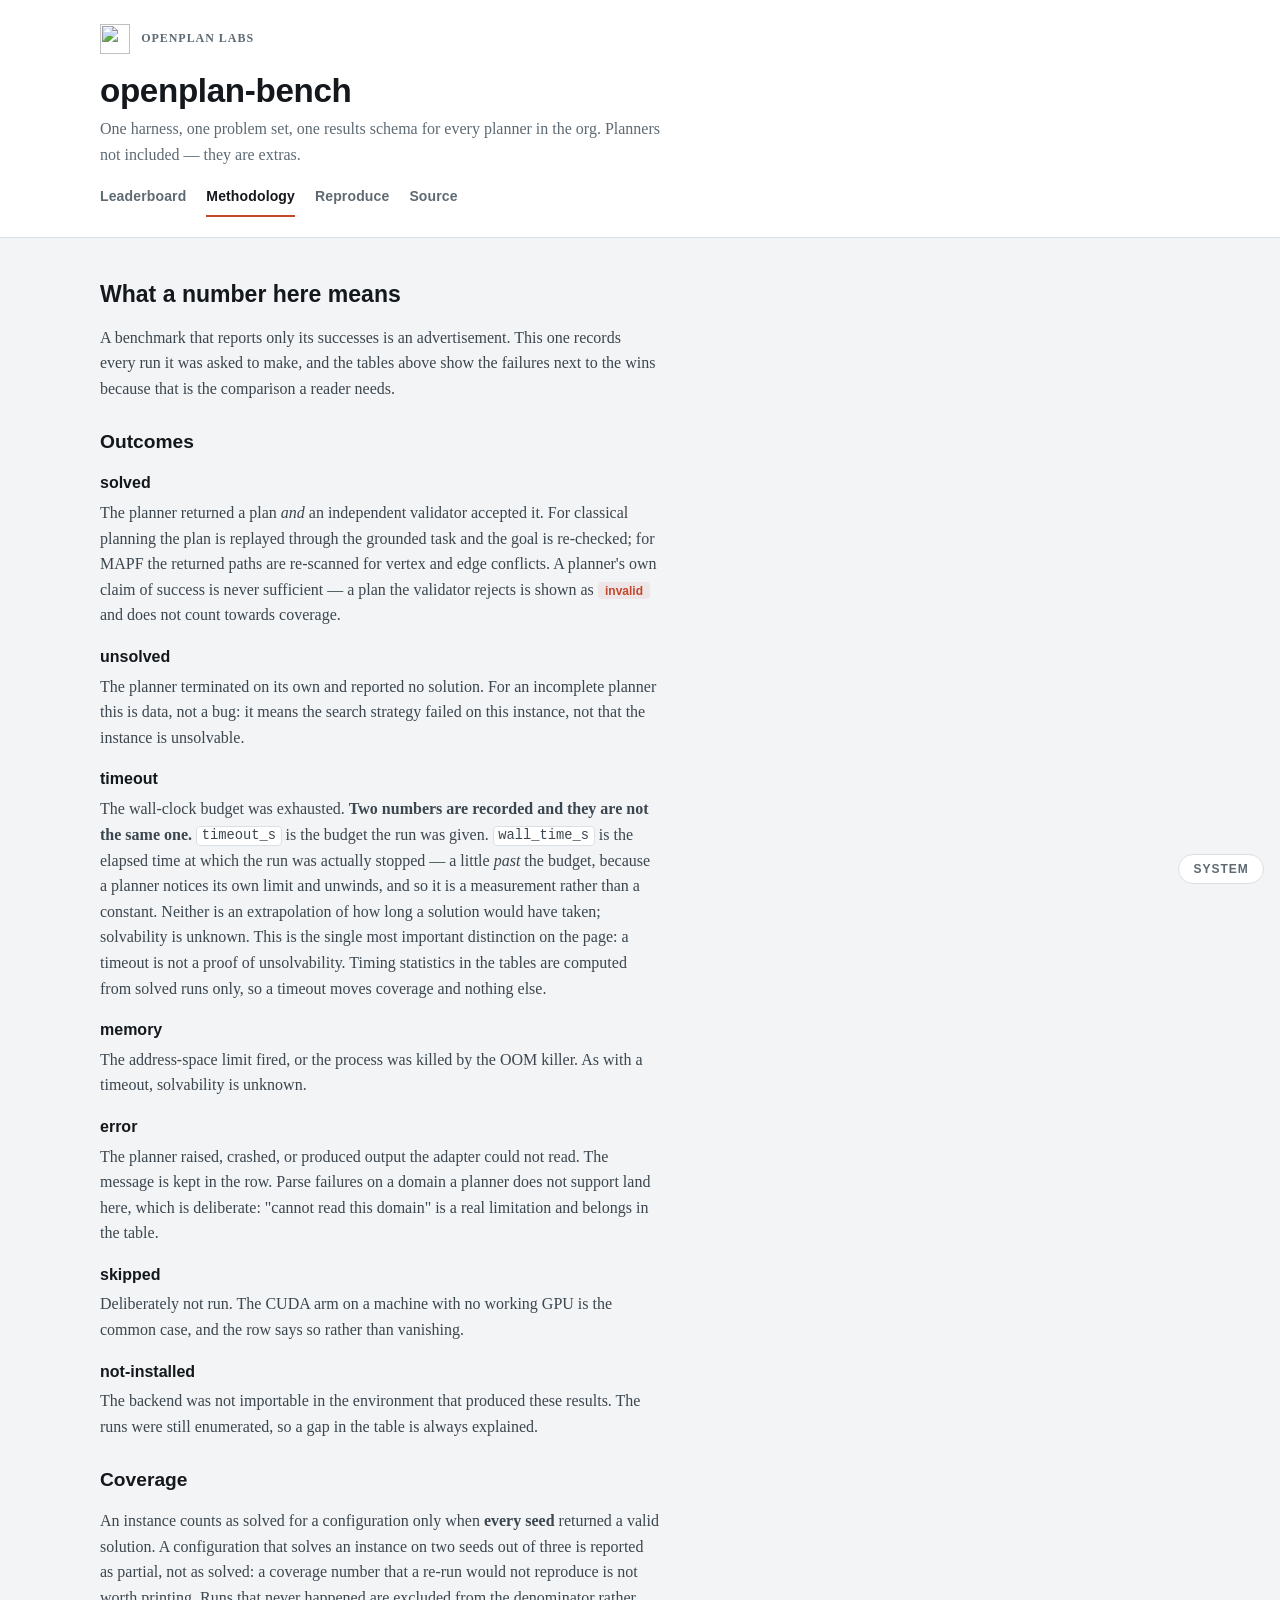
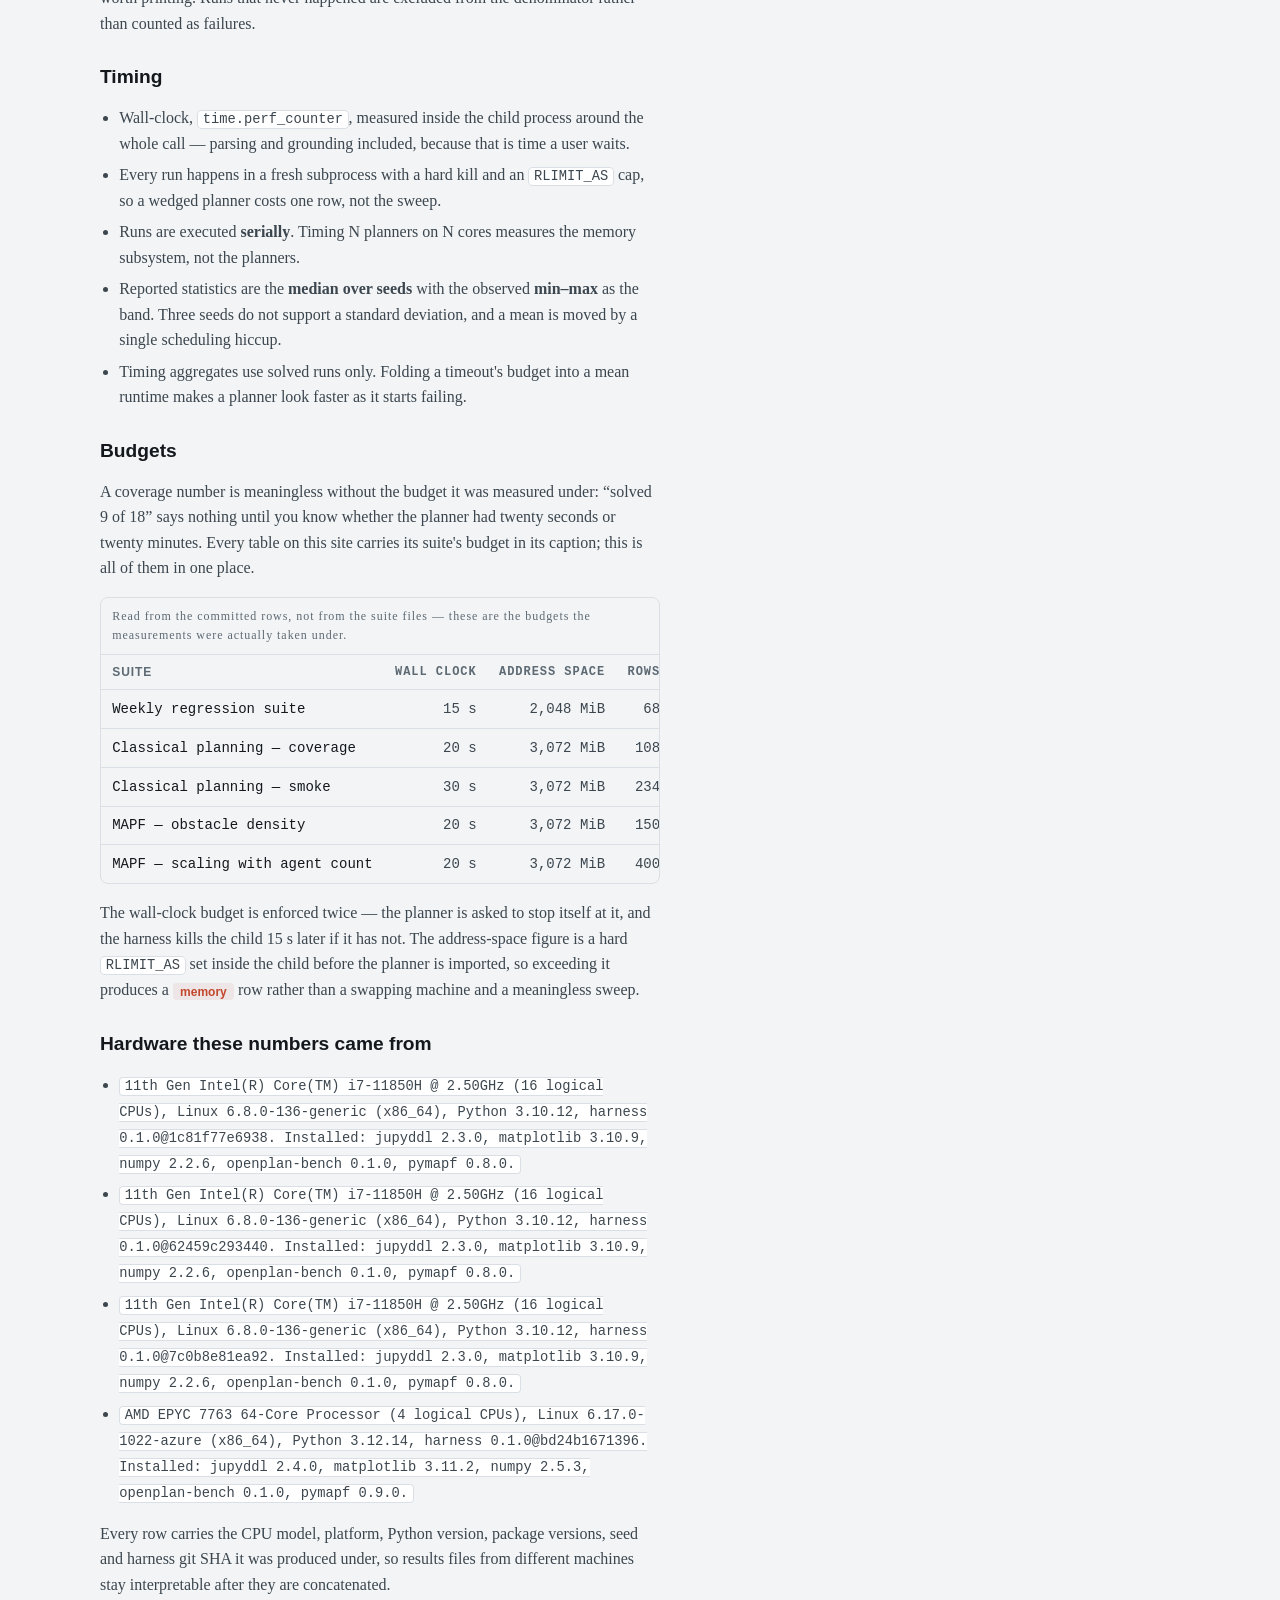
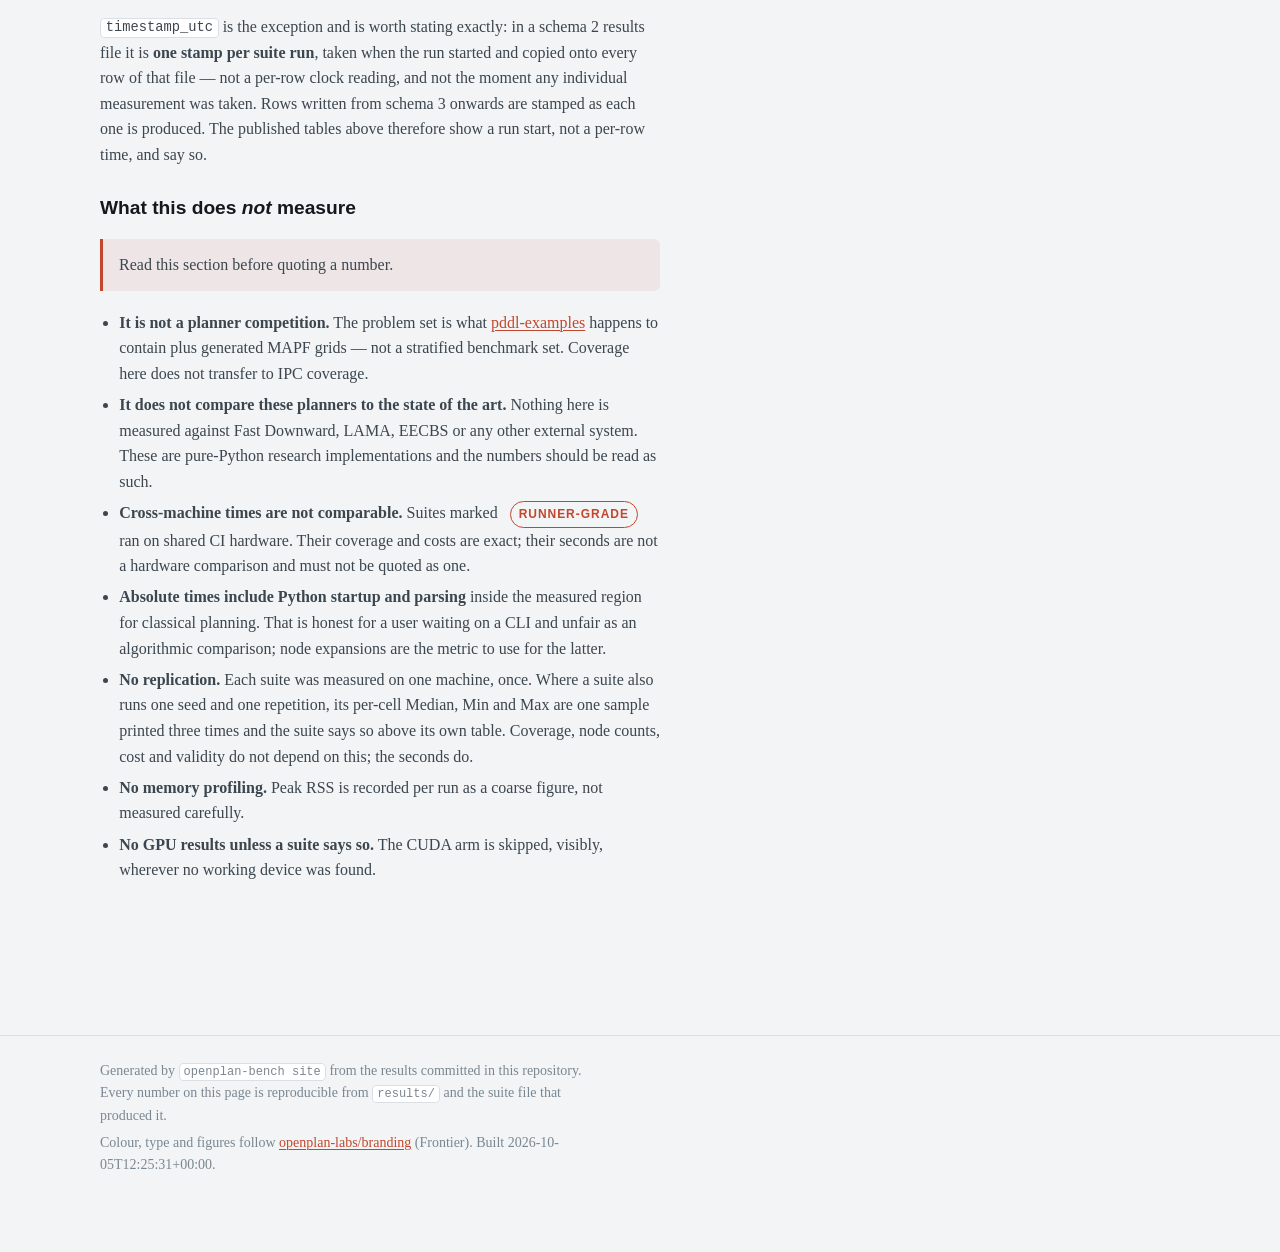
==== docs/methodology.html @ cff255c2 "bench: weekly runner-grade results Ran on a shared GitHub Actions runner. Coverage, costs and node c" ====
<!doctype html>
<html lang="en">
<head>
<meta charset="utf-8">
<meta name="viewport" content="width=device-width, initial-scale=1">
<title>Methodology · openplan-bench</title>
<meta name="description" content="Reproducible benchmarks for the OpenPlan Labs planners.">
<link rel="icon" href="https://raw.githubusercontent.com/openplan-labs/branding/main/assets/logo/favicon.svg" type="image/svg+xml">
<link rel="stylesheet" href="assets/tokens.css">
<link rel="stylesheet" href="assets/site.css">
</head>
<body>
<header class="masthead">
  <div class="wrap">
    <div class="brandline">
      <img src="https://raw.githubusercontent.com/openplan-labs/branding/main/assets/logo/mark-accent.svg" alt="" width="30" height="30"
           data-light="https://raw.githubusercontent.com/openplan-labs/branding/main/assets/logo/mark-accent.svg" data-dark="https://raw.githubusercontent.com/openplan-labs/branding/main/assets/logo/mark-dark.svg">
      <span class="org">OpenPlan Labs</span>
    </div>
    <h1>openplan-bench</h1>
    <p class="tagline">One harness, one problem set, one results schema for
      every planner in the org. Planners not included &mdash; they are extras.</p>
    <nav class="tabs">
      <a href="index.html">Leaderboard</a>
      <a href="methodology.html" aria-current="page">Methodology</a>
      <a href="reproduce.html">Reproduce</a>
      <a href="https://github.com/openplan-labs/openplan-bench">Source</a>
    </nav>
  </div>
</header>
<main class="wrap">
<div class="prose">
<h2>What a number here means</h2>
<p>A benchmark that reports only its successes is an advertisement. This one
records every run it was asked to make, and the tables above show the failures
next to the wins because that is the comparison a reader needs.</p>

<h3>Outcomes</h3>
<dl class="defs">
  <dt>solved</dt>
  <dd>The planner returned a plan <em>and</em> an independent validator accepted
    it. For classical planning the plan is replayed through the grounded task
    and the goal is re-checked; for MAPF the returned paths are re-scanned for
    vertex and edge conflicts. A planner's own claim of success is never
    sufficient — a plan the validator rejects is shown as
    <span class="pill error">invalid</span> and does not count towards coverage.</dd>
  <dt>unsolved</dt>
  <dd>The planner terminated on its own and reported no solution. For an
    incomplete planner this is data, not a bug: it means the search strategy
    failed on this instance, not that the instance is unsolvable.</dd>
  <dt>timeout</dt>
  <dd>The wall-clock budget was exhausted. <strong>Two numbers are recorded and
    they are not the same one.</strong> <code>timeout_s</code> is the budget the
    run was given. <code>wall_time_s</code> is the elapsed time at which the run
    was actually stopped — a little <em>past</em> the budget, because a planner
    notices its own limit and unwinds, and so it is a measurement rather than a
    constant. Neither is an extrapolation of how long a solution would have
    taken; solvability is unknown. This is the single most important distinction
    on the page: a timeout is not a proof of unsolvability. Timing statistics in
    the tables are computed from solved runs only, so a timeout moves coverage
    and nothing else.</dd>
  <dt>memory</dt>
  <dd>The address-space limit fired, or the process was killed by the OOM
    killer. As with a timeout, solvability is unknown.</dd>
  <dt>error</dt>
  <dd>The planner raised, crashed, or produced output the adapter could not
    read. The message is kept in the row. Parse failures on a domain a planner
    does not support land here, which is deliberate: "cannot read this domain"
    is a real limitation and belongs in the table.</dd>
  <dt>skipped</dt>
  <dd>Deliberately not run. The CUDA arm on a machine with no working GPU is
    the common case, and the row says so rather than vanishing.</dd>
  <dt>not-installed</dt>
  <dd>The backend was not importable in the environment that produced these
    results. The runs were still enumerated, so a gap in the table is always
    explained.</dd>
</dl>

<h3>Coverage</h3>
<p>An instance counts as solved for a configuration only when <strong>every
seed</strong> returned a valid solution. A configuration that solves an
instance on two seeds out of three is reported as partial, not as solved:
a coverage number that a re-run would not reproduce is not worth printing.
Runs that never happened are excluded from the denominator rather than counted
as failures.</p>

<h3>Timing</h3>
<ul class="tight">
  <li>Wall-clock, <code>time.perf_counter</code>, measured inside the child
    process around the whole call — parsing and grounding included, because that
    is time a user waits.</li>
  <li>Every run happens in a fresh subprocess with a hard kill and an
    <code>RLIMIT_AS</code> cap, so a wedged planner costs one row, not the
    sweep.</li>
  <li>Runs are executed <strong>serially</strong>. Timing N planners on N cores
    measures the memory subsystem, not the planners.</li>
  <li>Reported statistics are the <strong>median over seeds</strong> with the
    observed <strong>min&ndash;max</strong> as the band. Three seeds do not
    support a standard deviation, and a mean is moved by a single scheduling
    hiccup.</li>
  <li>Timing aggregates use solved runs only. Folding a timeout's budget into a
    mean runtime makes a planner look faster as it starts failing.</li>
</ul>

<h3 id="budgets">Budgets</h3>
<p>A coverage number is meaningless without the budget it was measured under:
&ldquo;solved 9 of 18&rdquo; says nothing until you know whether the planner had
twenty seconds or twenty minutes. Every table on this site carries its suite's
budget in its caption; this is all of them in one place.</p>
<div class="tablewrap"><table><caption>Read from the committed rows, not from the suite files — these are the budgets the measurements were actually taken under.</caption><thead><tr><th>Suite</th><th class="num">Wall clock</th><th class="num">Address space</th><th class="num">Rows</th></tr></thead><tbody><tr><td class="name">Weekly regression suite</td><td class="num">15 s</td><td class="num">2,048 MiB</td><td class="num">68</td></tr><tr><td class="name">Classical planning — coverage</td><td class="num">20 s</td><td class="num">3,072 MiB</td><td class="num">108</td></tr><tr><td class="name">Classical planning — smoke</td><td class="num">30 s</td><td class="num">3,072 MiB</td><td class="num">234</td></tr><tr><td class="name">MAPF — obstacle density</td><td class="num">20 s</td><td class="num">3,072 MiB</td><td class="num">150</td></tr><tr><td class="name">MAPF — scaling with agent count</td><td class="num">20 s</td><td class="num">3,072 MiB</td><td class="num">400</td></tr></tbody></table></div>
<p>The wall-clock budget is enforced twice — the planner is asked to stop itself
at it, and the harness kills the child 15&nbsp;s later if it
has not. The address-space figure is a hard <code>RLIMIT_AS</code> set inside
the child before the planner is imported, so exceeding it produces a
<span class="pill memory">memory</span> row rather than a swapping machine and a
meaningless sweep.</p>

<h3>Hardware these numbers came from</h3>
<ul class="tight">
    <li><code>11th Gen Intel(R) Core(TM) i7-11850H @ 2.50GHz (16 logical CPUs), Linux 6.8.0-136-generic (x86_64), Python 3.10.12, harness 0.1.0@1c81f77e6938. Installed: jupyddl 2.3.0, matplotlib 3.10.9, numpy 2.2.6, openplan-bench 0.1.0, pymapf 0.8.0.</code></li>
    <li><code>11th Gen Intel(R) Core(TM) i7-11850H @ 2.50GHz (16 logical CPUs), Linux 6.8.0-136-generic (x86_64), Python 3.10.12, harness 0.1.0@62459c293440. Installed: jupyddl 2.3.0, matplotlib 3.10.9, numpy 2.2.6, openplan-bench 0.1.0, pymapf 0.8.0.</code></li>
    <li><code>11th Gen Intel(R) Core(TM) i7-11850H @ 2.50GHz (16 logical CPUs), Linux 6.8.0-136-generic (x86_64), Python 3.10.12, harness 0.1.0@7c0b8e81ea92. Installed: jupyddl 2.3.0, matplotlib 3.10.9, numpy 2.2.6, openplan-bench 0.1.0, pymapf 0.8.0.</code></li>
    <li><code>AMD EPYC 7763 64-Core Processor (4 logical CPUs), Linux 6.17.0-1022-azure (x86_64), Python 3.12.14, harness 0.1.0@bd24b1671396. Installed: jupyddl 2.4.0, matplotlib 3.11.2, numpy 2.5.3, openplan-bench 0.1.0, pymapf 0.9.0.</code></li>
</ul>
<p>Every row carries the CPU model, platform, Python version, package versions,
seed and harness git SHA it was produced under, so results files from different
machines stay interpretable after they are concatenated.</p>
<p><code>timestamp_utc</code> is the exception and is worth stating exactly:
in a schema&nbsp;2 results file it is <strong>one stamp per suite run</strong>,
taken when the run started and copied onto every row of that file — not a
per-row clock reading, and not the moment any individual measurement was taken.
Rows written from schema&nbsp;3 onwards are stamped as each one is produced.
The published tables above therefore show a run start, not a per-row time, and
say so.</p>

<h3>What this does <em>not</em> measure</h3>
<div class="note warn"><p>Read this section before quoting a number.</p></div>
<ul class="tight">
  <li><strong>It is not a planner competition.</strong> The problem set is what
    <a href="https://github.com/openplan-labs/pddl-examples">pddl-examples</a>
    happens to contain plus generated MAPF grids &mdash; not a stratified
    benchmark set. Coverage here does not transfer to IPC coverage.</li>
  <li><strong>It does not compare these planners to the state of the art.</strong>
    Nothing here is measured against Fast Downward, LAMA, EECBS or any other
    external system. These are pure-Python research implementations and the
    numbers should be read as such.</li>
  <li><strong>Cross-machine times are not comparable.</strong> Suites marked
    <span class="badge runner">runner-grade</span> ran on shared CI hardware.
    Their coverage and costs are exact; their seconds are not a hardware
    comparison and must not be quoted as one.</li>
  <li><strong>Absolute times include Python startup and parsing</strong> inside
    the measured region for classical planning. That is honest for a user
    waiting on a CLI and unfair as an algorithmic comparison; node expansions
    are the metric to use for the latter.</li>
  <li><strong>No replication.</strong> Each suite was measured on one machine,
    once. Where a suite also runs one seed and one repetition, its per-cell
    Median, Min and Max are one sample printed three times and the suite says
    so above its own table. Coverage, node counts, cost and validity do not
    depend on this; the seconds do.</li>
  <li><strong>No memory profiling.</strong> Peak RSS is recorded per run as a
    coarse figure, not measured carefully.</li>
  <li><strong>No GPU results unless a suite says so.</strong> The CUDA arm is
    skipped, visibly, wherever no working device was found.</li>
</ul>
</div>
</main>
<footer class="foot">
  <div class="wrap">
    <p>Generated by <code>openplan-bench site</code> from the results committed
      in this repository. Every number on this page is reproducible from
      <code>results/</code> and the suite file that produced it.</p>
    <p>Colour, type and figures follow
      <a href="https://github.com/openplan-labs/branding">openplan-labs/branding</a>
      (Frontier). Built 2026-10-05T12:25:31+00:00.</p>
  </div>
</footer>
<script src="assets/site.js"></script>
</body>
</html>
---- docs/assets/tokens.css ----
/**
 * Frontier — openplan-labs brand tokens.
 * Vendored from openplan-labs/branding · tokens/tokens.css. That repo is the
 * source of truth; if these drift, it wins. Vendored rather than linked so the
 * dashboard has no external dependency and renders offline.
 *
 * Light-first. All three viewer states:
 *   :root                                complete light palette
 *   @media (prefers-color-scheme: dark)  dark, unless light is stamped
 *   :root[data-theme="dark"]             explicit dark wins either way
 * Never declare a colour only inside a media or [data-theme] block.
 */
:root {
  --color-bg: #f2f4f6;
  --color-bg-raised: #ffffff;
  --color-line: #d9dfe4;

  --color-heading: #14181c;
  --color-body: #3c464e;
  --color-muted: #5e6a73;
  --color-faint: #7b8790;

  /* Semantic search trio. The accent is `path`. */
  --color-path: #c2472c;
  --color-path-soft: rgba(194, 71, 44, 0.08);
  --color-frontier: #127a78;
  --color-frontier-soft: rgba(18, 122, 120, 0.10);
  --color-expanded: #6d8298;

  /* Categorical ramp — multi-agent and planner comparison only. */
  --agent-1: #3d6d8f; --agent-2: #4f8a7b; --agent-3: #7a6f9c; --agent-4: #8a6d5a;
  --agent-5: #5b7f9e; --agent-6: #6b9a8b; --agent-7: #8f7fae; --agent-8: #9c7f6a;

  --font-display: "Libre Franklin", "Helvetica Neue", Helvetica, sans-serif;
  --font-prose: "Charter", "XCharter", "Charis SIL", Georgia, serif;
  --font-mono: "IBM Plex Mono", ui-monospace, "SF Mono", monospace;

  --text-xs: 0.75rem;
  --text-sm: 0.875rem;
  --text-base: 1rem;
  --text-lg: 1.2rem;
  --text-xl: 1.44rem;
  --text-2xl: 1.728rem;
  --text-3xl: 2.074rem;

  --tracking-label: 0.08em;
  --measure: 70ch;
}

@media (prefers-color-scheme: dark) {
  :root:not([data-theme="light"]) {
    --color-bg: #12171a;
    --color-bg-raised: #1a2126;
    --color-line: #2a343a;
    --color-heading: #e8edf0;
    --color-body: #aab6bd;
    --color-muted: #7d8b93;
    --color-faint: #59666e;
    --color-path: #e87a5c;
    --color-path-soft: rgba(232, 122, 92, 0.10);
    --color-frontier: #3fb3ad;
    --color-frontier-soft: rgba(63, 179, 173, 0.12);
    --color-expanded: #8ba2b7;
  }
}

:root[data-theme="dark"] {
  --color-bg: #12171a;
  --color-bg-raised: #1a2126;
  --color-line: #2a343a;
  --color-heading: #e8edf0;
  --color-body: #aab6bd;
  --color-muted: #7d8b93;
  --color-faint: #59666e;
  --color-path: #e87a5c;
  --color-path-soft: rgba(232, 122, 92, 0.10);
  --color-frontier: #3fb3ad;
  --color-frontier-soft: rgba(63, 179, 173, 0.12);
  --color-expanded: #8ba2b7;
}
---- docs/assets/site.css ----
/* openplan-bench dashboard. Styled entirely through the Frontier tokens in
   tokens.css — no hex value belongs in this file. */

*, *::before, *::after { box-sizing: border-box; }

html { -webkit-text-size-adjust: 100%; }

body {
  margin: 0;
  background: var(--color-bg);
  color: var(--color-body);
  font-family: var(--font-prose);
  font-size: var(--text-base);
  line-height: 1.6;
}

h1, h2, h3, h4, .label, th, nav, button, select, input {
  font-family: var(--font-display);
}

h1, h2, h3, h4 { color: var(--color-heading); line-height: 1.25; font-weight: 600; }
h1 { font-size: var(--text-3xl); margin: 0 0 .3rem; letter-spacing: -0.01em; }
h2 { font-size: var(--text-xl); margin: 2.6rem 0 .8rem; }
h3 { font-size: var(--text-lg); margin: 1.8rem 0 .5rem; }

a { color: var(--color-path); text-decoration-thickness: 1px; text-underline-offset: 2px; }
a:hover { text-decoration-thickness: 2px; }

code, kbd, pre { font-family: var(--font-mono); font-size: 0.86em; }
pre {
  background: var(--color-bg-raised);
  border: 1px solid var(--color-line);
  border-radius: 8px;
  padding: .85rem 1rem;
  overflow-x: auto;
}
code:not(pre code) {
  background: var(--color-bg-raised);
  border: 1px solid var(--color-line);
  border-radius: 4px;
  padding: .08em .34em;
}

.wrap { max-width: 1120px; margin: 0 auto; padding: 0 1.25rem 5rem; }
.prose { max-width: var(--measure); }

/* --- masthead ---------------------------------------------------------- */
header.masthead {
  border-bottom: 1px solid var(--color-line);
  background: var(--color-bg-raised);
  padding: 1.5rem 0 1.25rem;
  margin-bottom: 2rem;
}
.masthead .wrap { padding-bottom: 0; }
.brandline { display: flex; align-items: center; gap: .7rem; margin-bottom: 1rem; }
.brandline img { width: 30px; height: 30px; display: block; }
.brandline .org {
  font-size: var(--text-xs);
  letter-spacing: var(--tracking-label);
  text-transform: uppercase;
  color: var(--color-muted);
  font-weight: 600;
}
.tagline { color: var(--color-muted); margin: 0; max-width: var(--measure); }

nav.tabs { display: flex; flex-wrap: wrap; gap: 1.25rem; margin-top: 1.1rem; }
nav.tabs a {
  color: var(--color-muted);
  text-decoration: none;
  font-size: var(--text-sm);
  font-weight: 600;
  letter-spacing: .01em;
  padding-bottom: .5rem;
  border-bottom: 2px solid transparent;
}
nav.tabs a:hover { color: var(--color-heading); }
nav.tabs a[aria-current="page"] { color: var(--color-heading); border-bottom-color: var(--color-path); }

/* --- callouts ---------------------------------------------------------- */
.note {
  border-left: 3px solid var(--color-frontier);
  background: var(--color-frontier-soft);
  padding: .8rem 1rem;
  border-radius: 0 6px 6px 0;
  margin: 1.2rem 0;
  max-width: var(--measure);
}
.note.warn { border-left-color: var(--color-path); background: var(--color-path-soft); }
.note p { margin: 0; }
.note p + p { margin-top: .5rem; }
.note strong { color: var(--color-heading); }

/* --- stat strip -------------------------------------------------------- */
.stats { display: grid; grid-template-columns: repeat(auto-fit, minmax(150px, 1fr)); gap: .8rem; margin: 1.4rem 0; }
.stat {
  background: var(--color-bg-raised);
  border: 1px solid var(--color-line);
  border-radius: 8px;
  padding: .8rem .95rem;
}
.stat .k {
  display: block;
  font-size: var(--text-xs);
  letter-spacing: var(--tracking-label);
  text-transform: uppercase;
  color: var(--color-muted);
  font-weight: 600;
}
.stat .v {
  display: block;
  font-family: var(--font-mono);
  font-size: var(--text-xl);
  color: var(--color-heading);
  margin-top: .2rem;
  line-height: 1.2;
}
.stat .v.accent { color: var(--color-path); }

/* --- suite cards ------------------------------------------------------- */
.suite {
  background: var(--color-bg-raised);
  border: 1px solid var(--color-line);
  border-radius: 10px;
  padding: 1.3rem 1.4rem 1.5rem;
  margin: 1.6rem 0;
}
.suite > h2 { margin-top: 0; }
.suite .meta {
  font-family: var(--font-mono);
  font-size: var(--text-xs);
  color: var(--color-faint);
  margin: .1rem 0 .9rem;
  word-break: break-word;
}
.suite .desc { color: var(--color-muted); max-width: var(--measure); margin: 0 0 1rem; }

.badge {
  display: inline-block;
  font-family: var(--font-display);
  font-size: var(--text-xs);
  font-weight: 600;
  letter-spacing: var(--tracking-label);
  text-transform: uppercase;
  padding: .16rem .5rem;
  border-radius: 999px;
  border: 1px solid var(--color-line);
  color: var(--color-muted);
  vertical-align: middle;
  margin-left: .5rem;
}
.badge.runner { border-color: var(--color-path); color: var(--color-path); }

/* --- controls ---------------------------------------------------------- */
.controls { display: flex; flex-wrap: wrap; gap: .6rem; align-items: center; margin: .9rem 0; }
.controls input, .controls select {
  background: var(--color-bg);
  color: var(--color-body);
  border: 1px solid var(--color-line);
  border-radius: 6px;
  padding: .35rem .55rem;
  font-size: var(--text-sm);
}
.controls input:focus-visible, .controls select:focus-visible,
th[role="columnheader"]:focus-visible, .themetoggle:focus-visible {
  outline: 2px solid var(--color-path);
  outline-offset: 2px;
}
/* The filter input is labelled by aria-label; no visible label element. */
.controls .count { color: var(--color-faint); font-size: var(--text-sm); margin-left: auto; }

/* --- tables ------------------------------------------------------------ */
.tablewrap { overflow-x: auto; border: 1px solid var(--color-line); border-radius: 8px; }
table { border-collapse: collapse; width: 100%; font-size: var(--text-sm); }
/* Every table states the budget it was measured under. Coverage without a
   stated budget is not a number, so this is part of the table, not a note
   near it. */
table caption {
  caption-side: top;
  text-align: left;
  padding: .55rem .7rem;
  font-size: var(--text-xs);
  color: var(--color-muted);
  letter-spacing: var(--tracking-label);
  background: var(--color-bg);
  border-bottom: 1px solid var(--color-line);
}
p.caption {
  font-size: var(--text-xs);
  color: var(--color-faint);
  max-width: var(--measure);
  margin: .55rem 0 1.4rem;
}
p.caption strong { color: var(--color-muted); }
th, td { padding: .48rem .7rem; text-align: left; white-space: nowrap; }
th {
  background: var(--color-bg);
  color: var(--color-muted);
  font-size: var(--text-xs);
  letter-spacing: var(--tracking-label);
  text-transform: uppercase;
  font-weight: 600;
  border-bottom: 1px solid var(--color-line);
  position: sticky;
  top: 0;
  cursor: pointer;
  user-select: none;
}
th.num, td.num { text-align: right; font-family: var(--font-mono); }
th[aria-sort="ascending"]::after { content: " \2191"; color: var(--color-path); }
th[aria-sort="descending"]::after { content: " \2193"; color: var(--color-path); }
tbody tr { border-bottom: 1px solid var(--color-line); }
tbody tr:last-child { border-bottom: none; }
tbody tr:hover { background: var(--color-bg); }
td.name { font-family: var(--font-mono); color: var(--color-heading); white-space: nowrap; }

.pill { font-family: var(--font-display); font-size: var(--text-xs); font-weight: 600; padding: .1rem .45rem; border-radius: 4px; }
.pill.solved { color: var(--color-frontier); background: var(--color-frontier-soft); }
.pill.timeout, .pill.error, .pill.memory { color: var(--color-path); background: var(--color-path-soft); }
.pill.unsolved { color: var(--color-expanded); }
.pill.skipped, .pill.not-installed { color: var(--color-faint); }
.pill.partial { color: var(--color-expanded); }

.bar { display: block; height: 4px; border-radius: 2px; background: var(--color-frontier); min-width: 1px; }
.barcell { min-width: 78px; }

/* --- figures ----------------------------------------------------------- */
.figs { display: grid; grid-template-columns: repeat(auto-fit, minmax(320px, 1fr)); gap: 1.1rem; margin: 1.3rem 0; }
figure { margin: 0; }
figure img { width: 100%; height: auto; display: block; border: 1px solid var(--color-line); border-radius: 8px; }
figcaption { font-size: var(--text-xs); color: var(--color-faint); margin-top: .45rem; }

/* --- footer ------------------------------------------------------------ */
footer.foot { border-top: 1px solid var(--color-line); margin-top: 3.5rem; padding-top: 1.2rem; color: var(--color-faint); font-size: var(--text-sm); }
footer.foot p { margin: .3rem 0; max-width: var(--measure); }

.themetoggle {
  position: fixed; right: 1rem; bottom: 1rem;
  background: var(--color-bg-raised);
  color: var(--color-muted);
  border: 1px solid var(--color-line);
  border-radius: 999px;
  padding: .45rem .9rem;
  font-size: var(--text-xs);
  font-weight: 600;
  letter-spacing: var(--tracking-label);
  text-transform: uppercase;
  cursor: pointer;
  z-index: 10;
}
.themetoggle:hover { color: var(--color-heading); border-color: var(--color-path); }

.empty { color: var(--color-faint); font-style: italic; padding: 1rem 0; }

ul.tight { max-width: var(--measure); padding-left: 1.2rem; }
ul.tight li { margin: .35rem 0; }

dl.defs { max-width: var(--measure); }
dl.defs dt { color: var(--color-heading); font-family: var(--font-display); font-weight: 600; margin-top: 1rem; }
dl.defs dd { margin: .25rem 0 0; }

@media (max-width: 620px) {
  h1 { font-size: var(--text-2xl); }
  .suite { padding: 1rem; }
  .controls .count { margin-left: 0; width: 100%; }
}
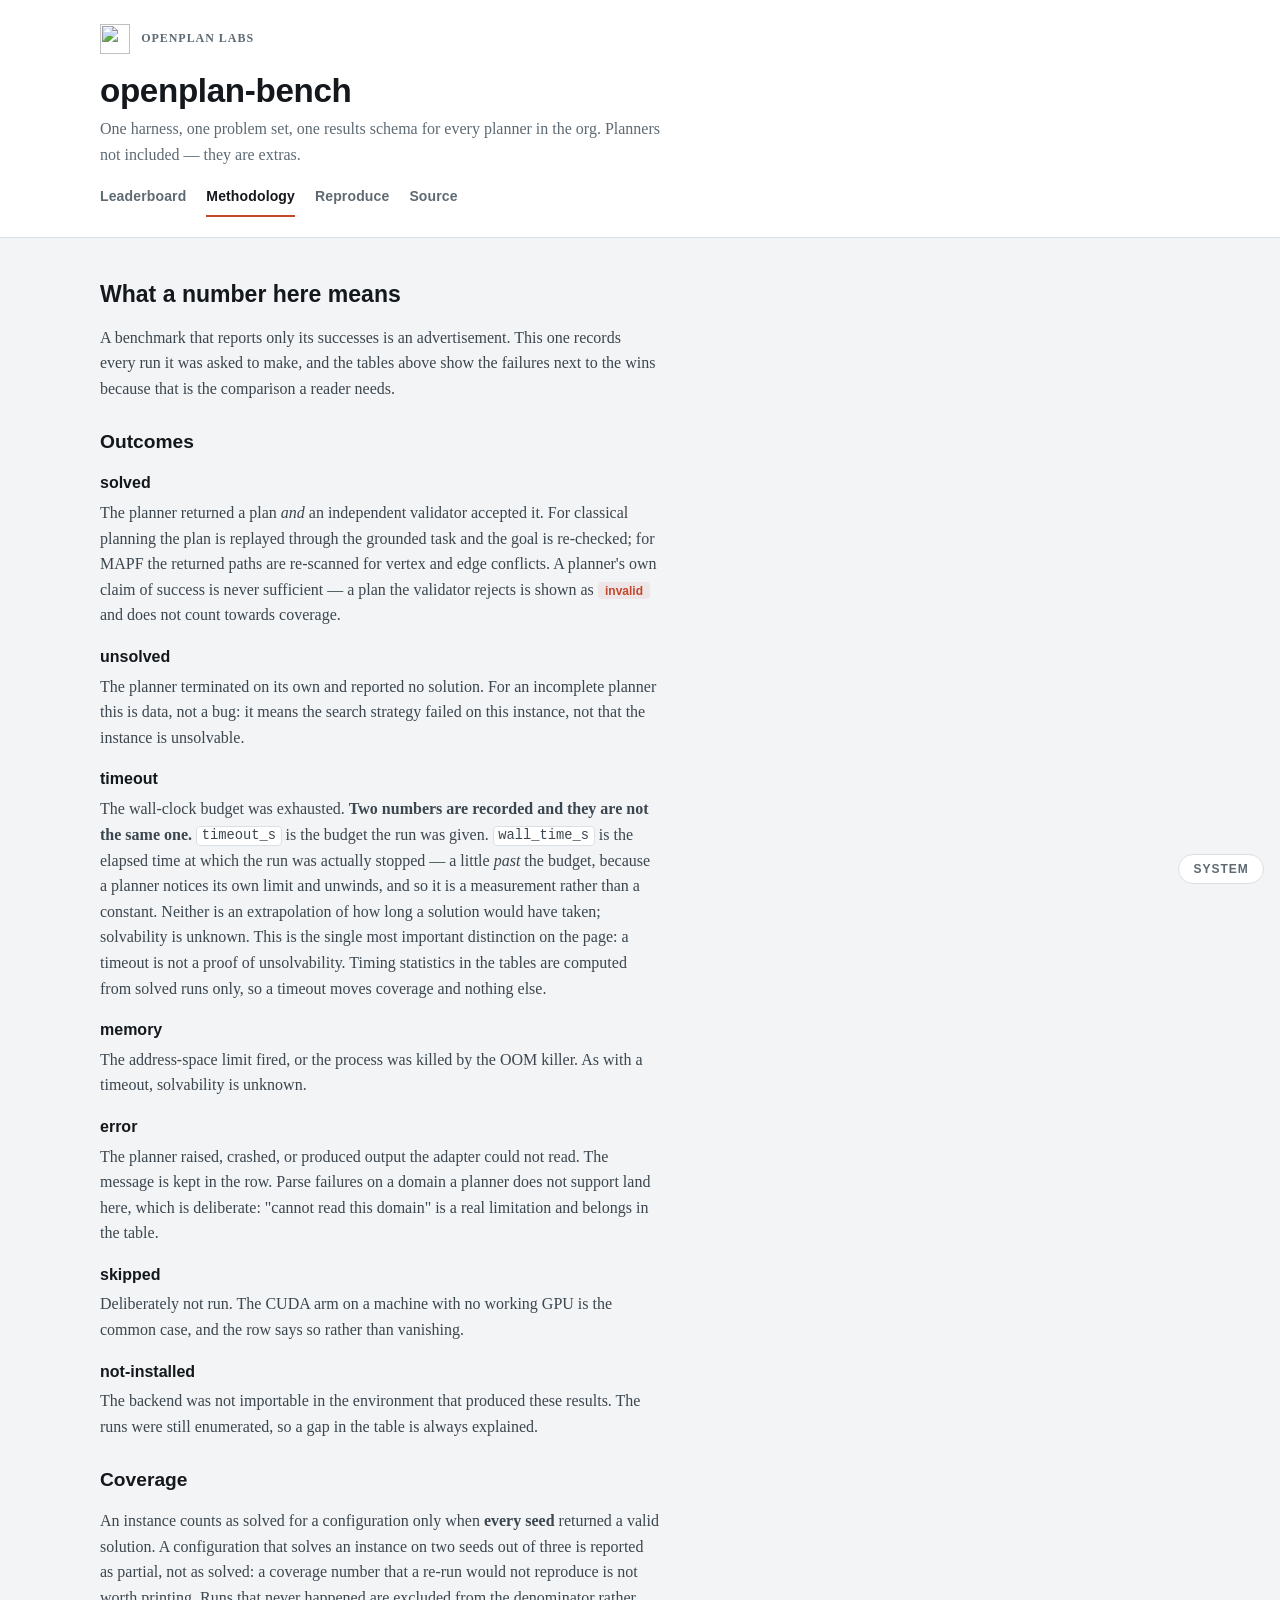
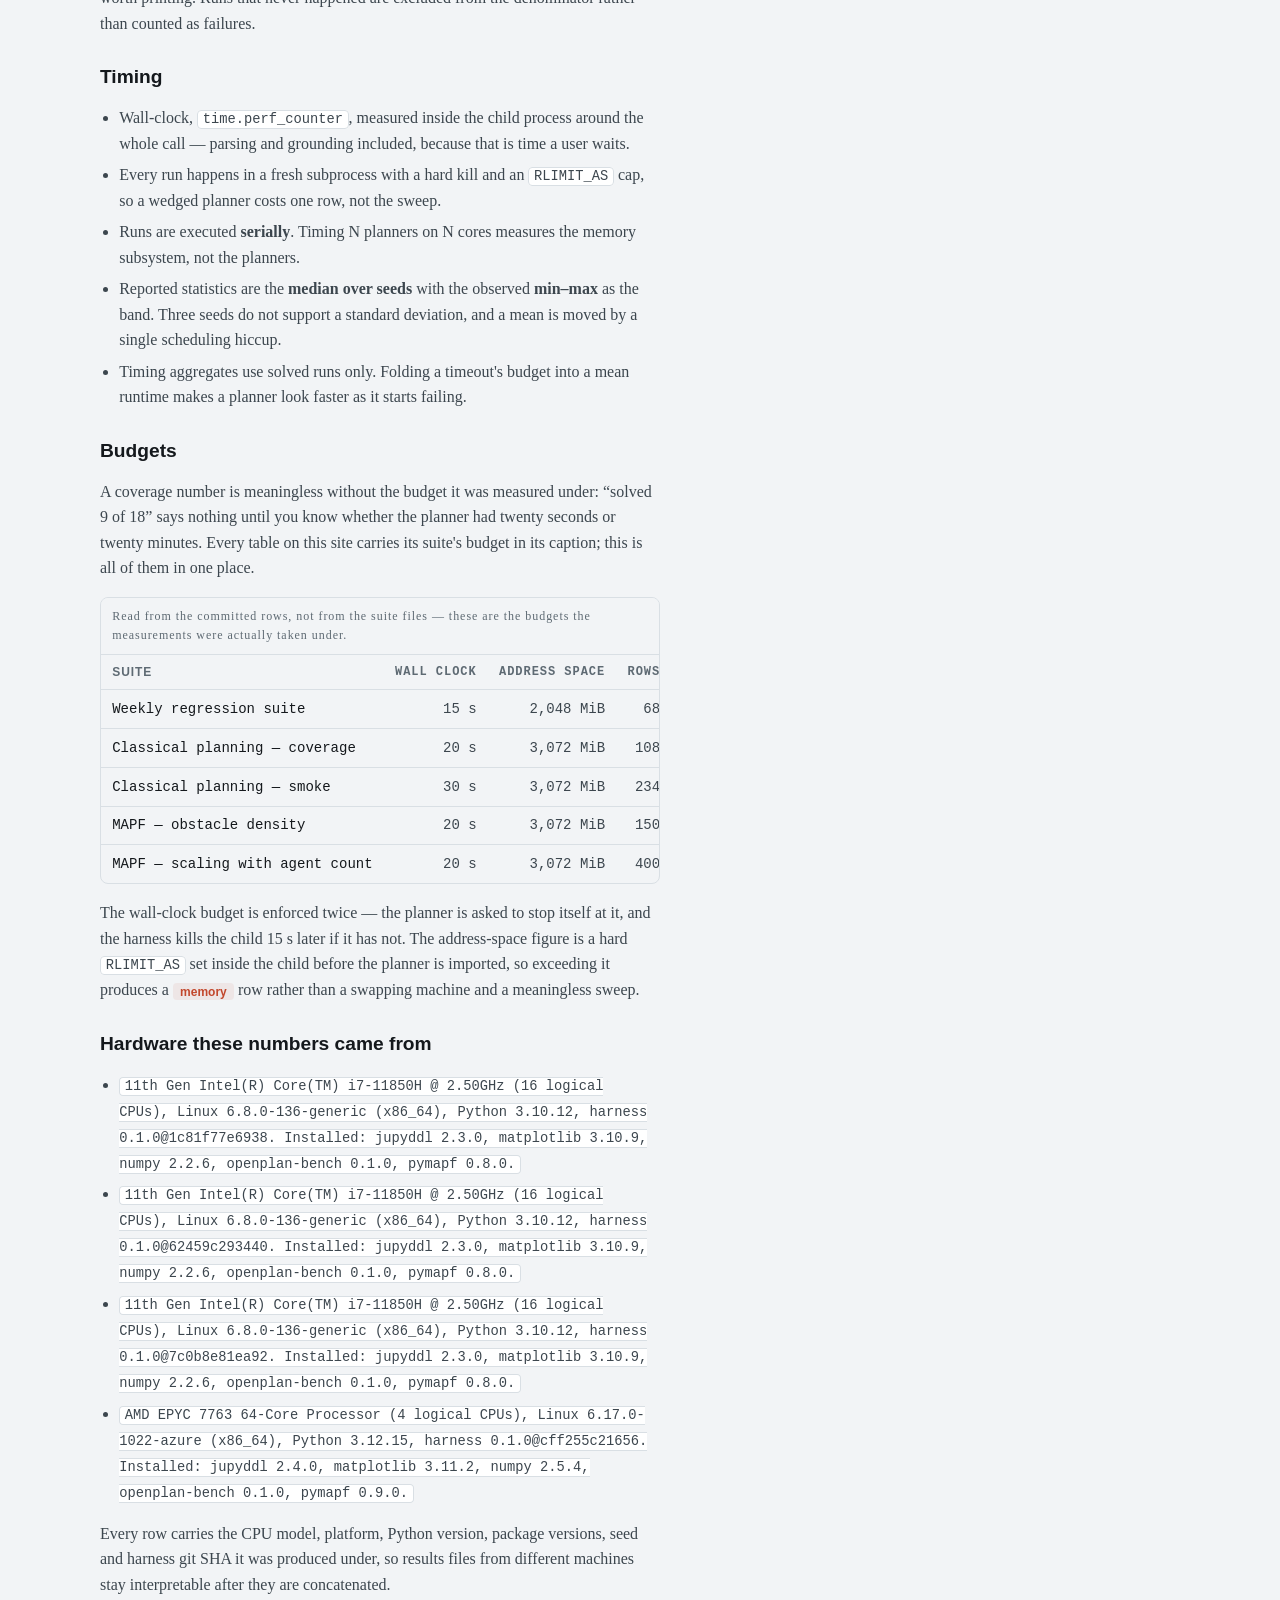
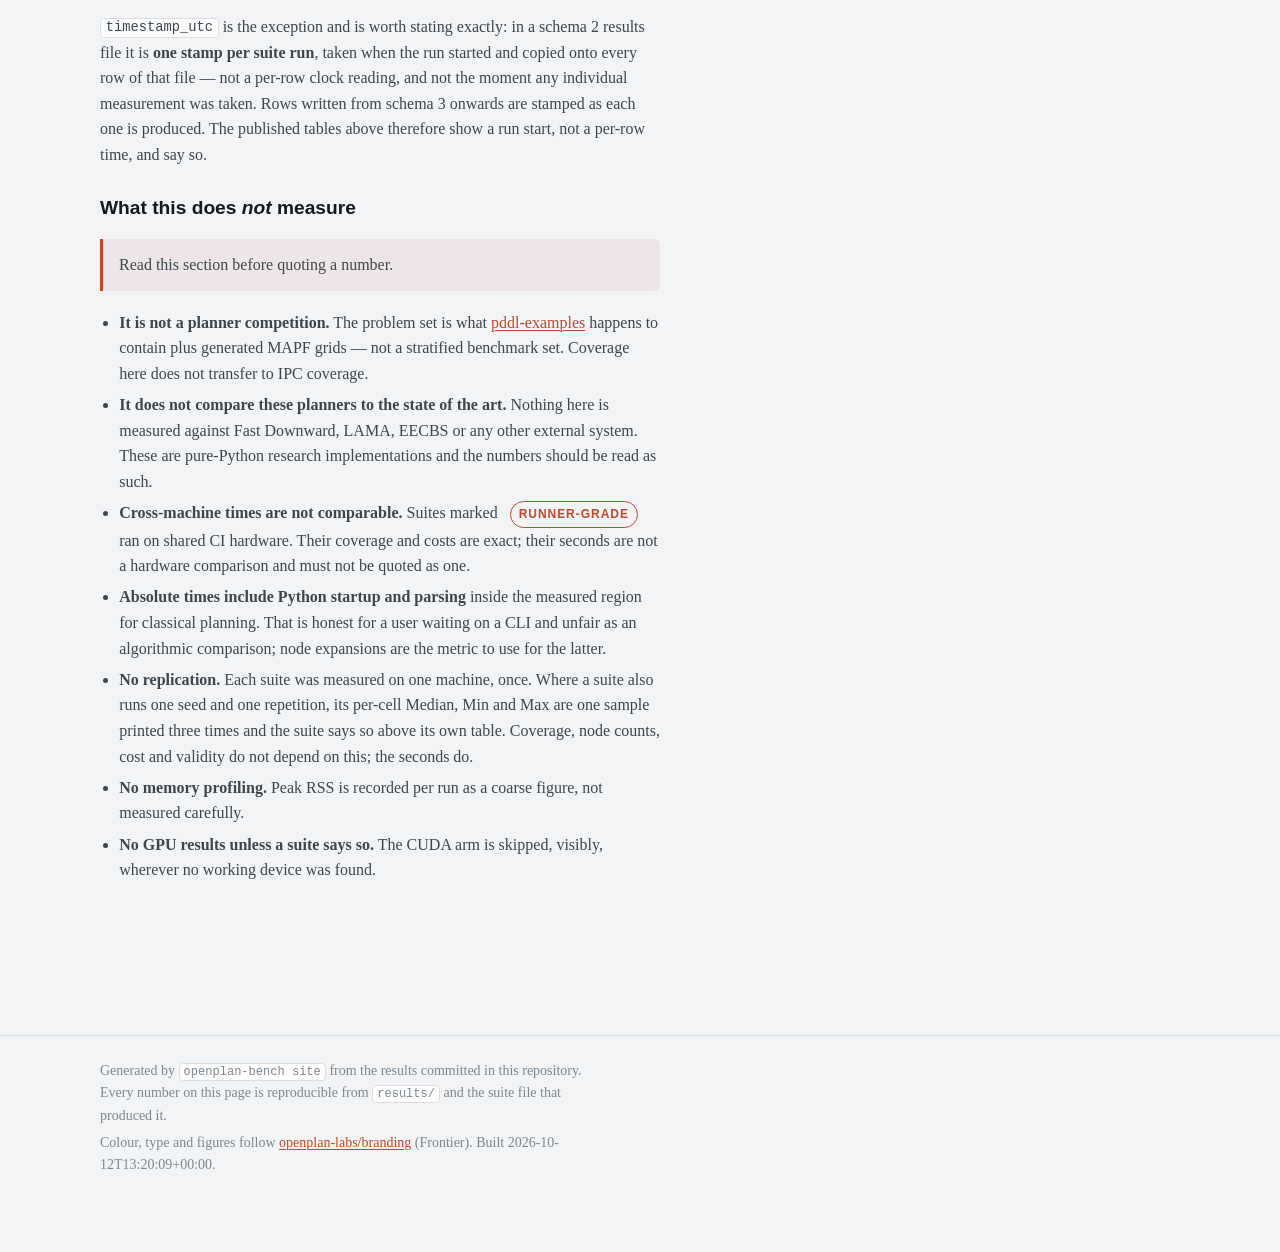
==== commit 8518f460: "bench: weekly runner-grade results Ran on a shared GitHub Actions runner. Coverage, costs and node c" ====
--- a/docs/methodology.html
+++ b/docs/methodology.html
@@ -120,7 +120,7 @@
     <li><code>11th Gen Intel(R) Core(TM) i7-11850H @ 2.50GHz (16 logical CPUs), Linux 6.8.0-136-generic (x86_64), Python 3.10.12, harness 0.1.0@1c81f77e6938. Installed: jupyddl 2.3.0, matplotlib 3.10.9, numpy 2.2.6, openplan-bench 0.1.0, pymapf 0.8.0.</code></li>
     <li><code>11th Gen Intel(R) Core(TM) i7-11850H @ 2.50GHz (16 logical CPUs), Linux 6.8.0-136-generic (x86_64), Python 3.10.12, harness 0.1.0@62459c293440. Installed: jupyddl 2.3.0, matplotlib 3.10.9, numpy 2.2.6, openplan-bench 0.1.0, pymapf 0.8.0.</code></li>
     <li><code>11th Gen Intel(R) Core(TM) i7-11850H @ 2.50GHz (16 logical CPUs), Linux 6.8.0-136-generic (x86_64), Python 3.10.12, harness 0.1.0@7c0b8e81ea92. Installed: jupyddl 2.3.0, matplotlib 3.10.9, numpy 2.2.6, openplan-bench 0.1.0, pymapf 0.8.0.</code></li>
-    <li><code>AMD EPYC 7763 64-Core Processor (4 logical CPUs), Linux 6.17.0-1022-azure (x86_64), Python 3.12.14, harness 0.1.0@bd24b1671396. Installed: jupyddl 2.4.0, matplotlib 3.11.2, numpy 2.5.3, openplan-bench 0.1.0, pymapf 0.9.0.</code></li>
+    <li><code>AMD EPYC 7763 64-Core Processor (4 logical CPUs), Linux 6.17.0-1022-azure (x86_64), Python 3.12.15, harness 0.1.0@cff255c21656. Installed: jupyddl 2.4.0, matplotlib 3.11.2, numpy 2.5.4, openplan-bench 0.1.0, pymapf 0.9.0.</code></li>
 </ul>
 <p>Every row carries the CPU model, platform, Python version, package versions,
 seed and harness git SHA it was produced under, so results files from different
@@ -171,7 +171,7 @@
       <code>results/</code> and the suite file that produced it.</p>
     <p>Colour, type and figures follow
       <a href="https://github.com/openplan-labs/branding">openplan-labs/branding</a>
-      (Frontier). Built 2026-10-05T12:25:31+00:00.</p>
+      (Frontier). Built 2026-10-12T13:20:09+00:00.</p>
   </div>
 </footer>
 <script src="assets/site.js"></script>
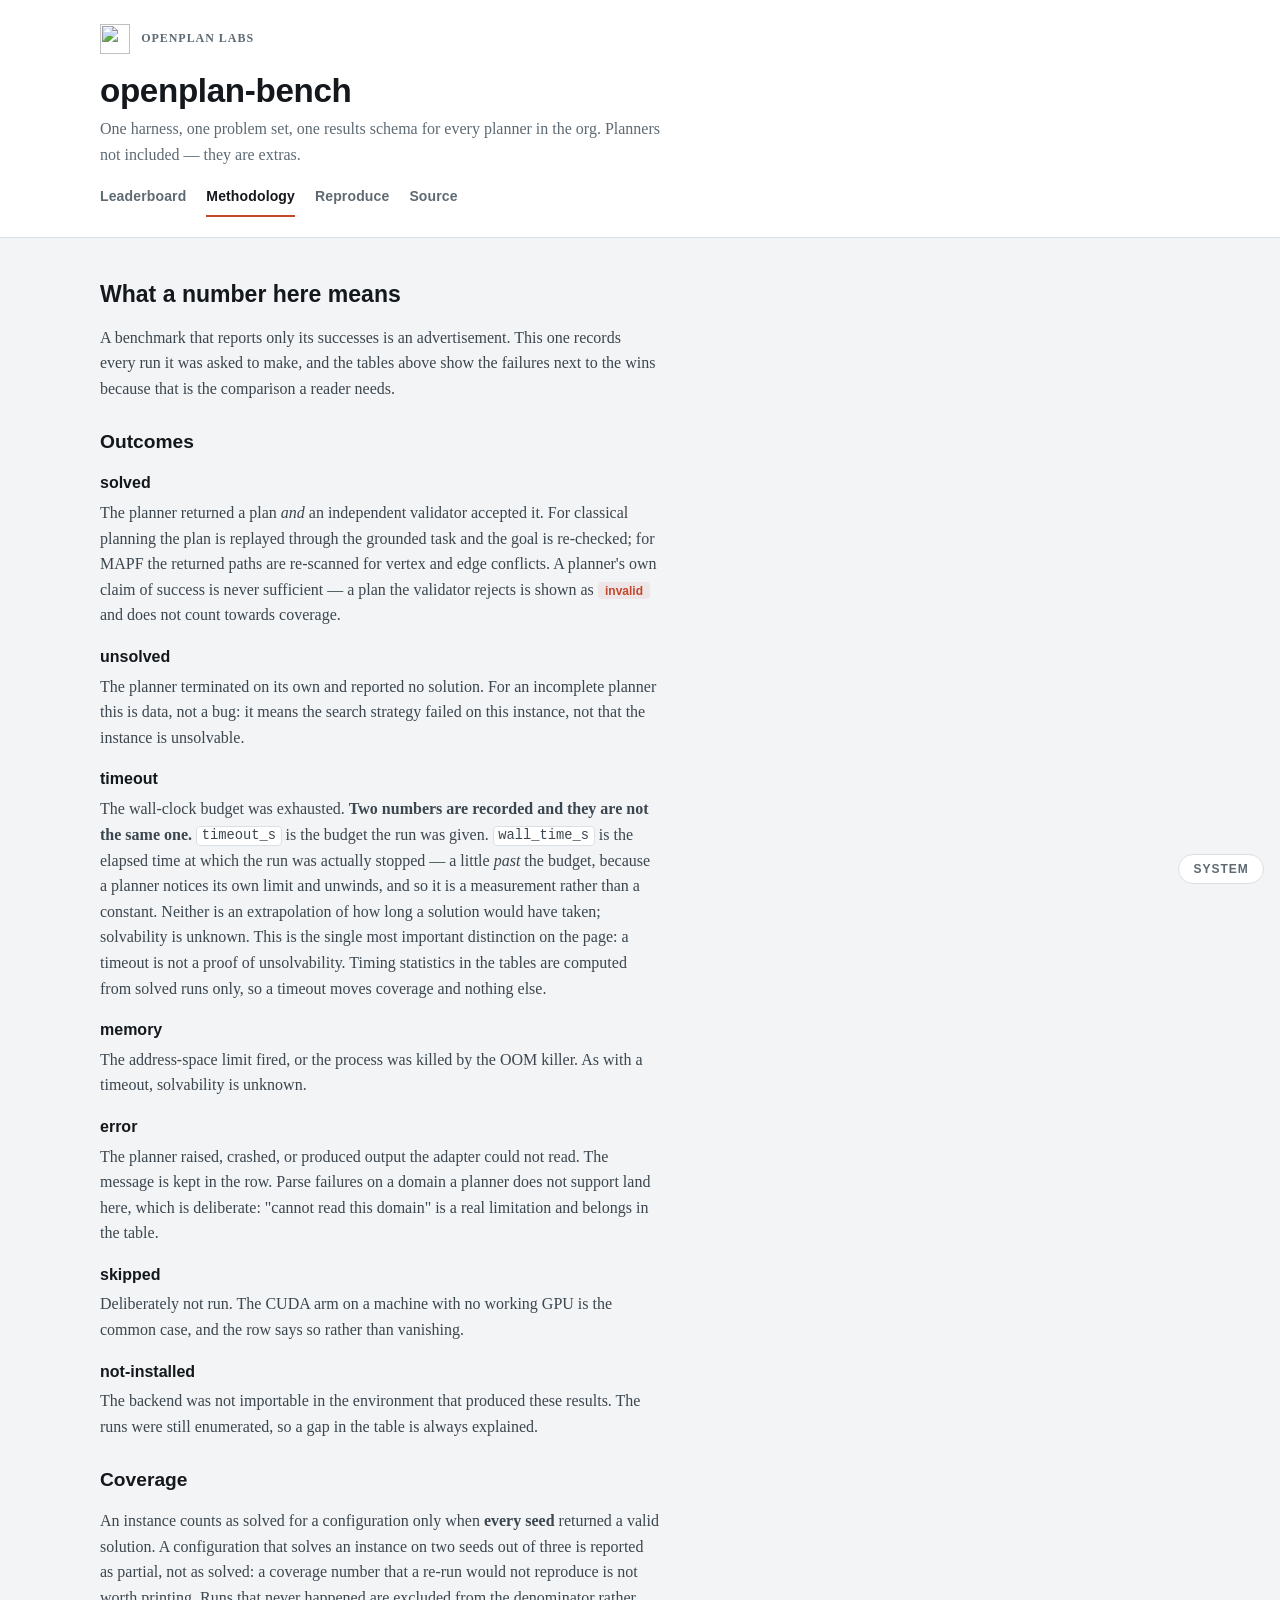
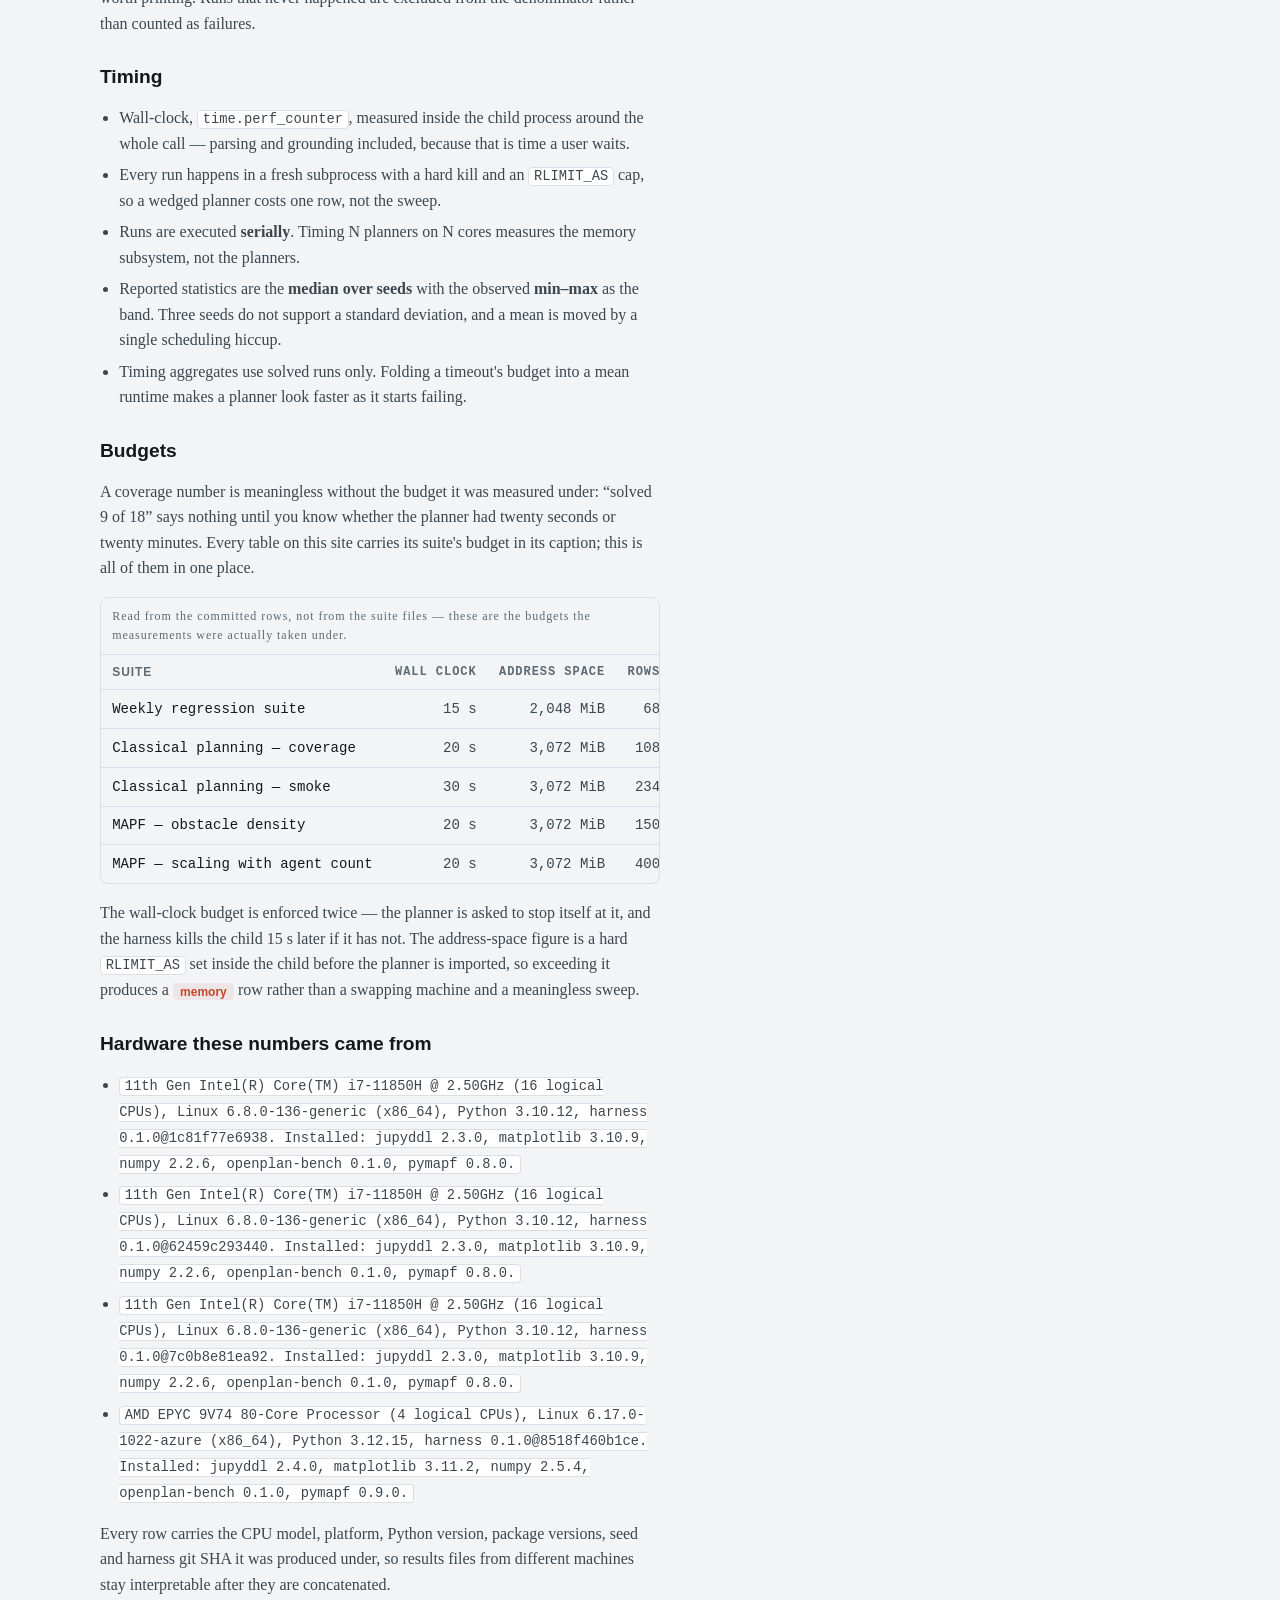
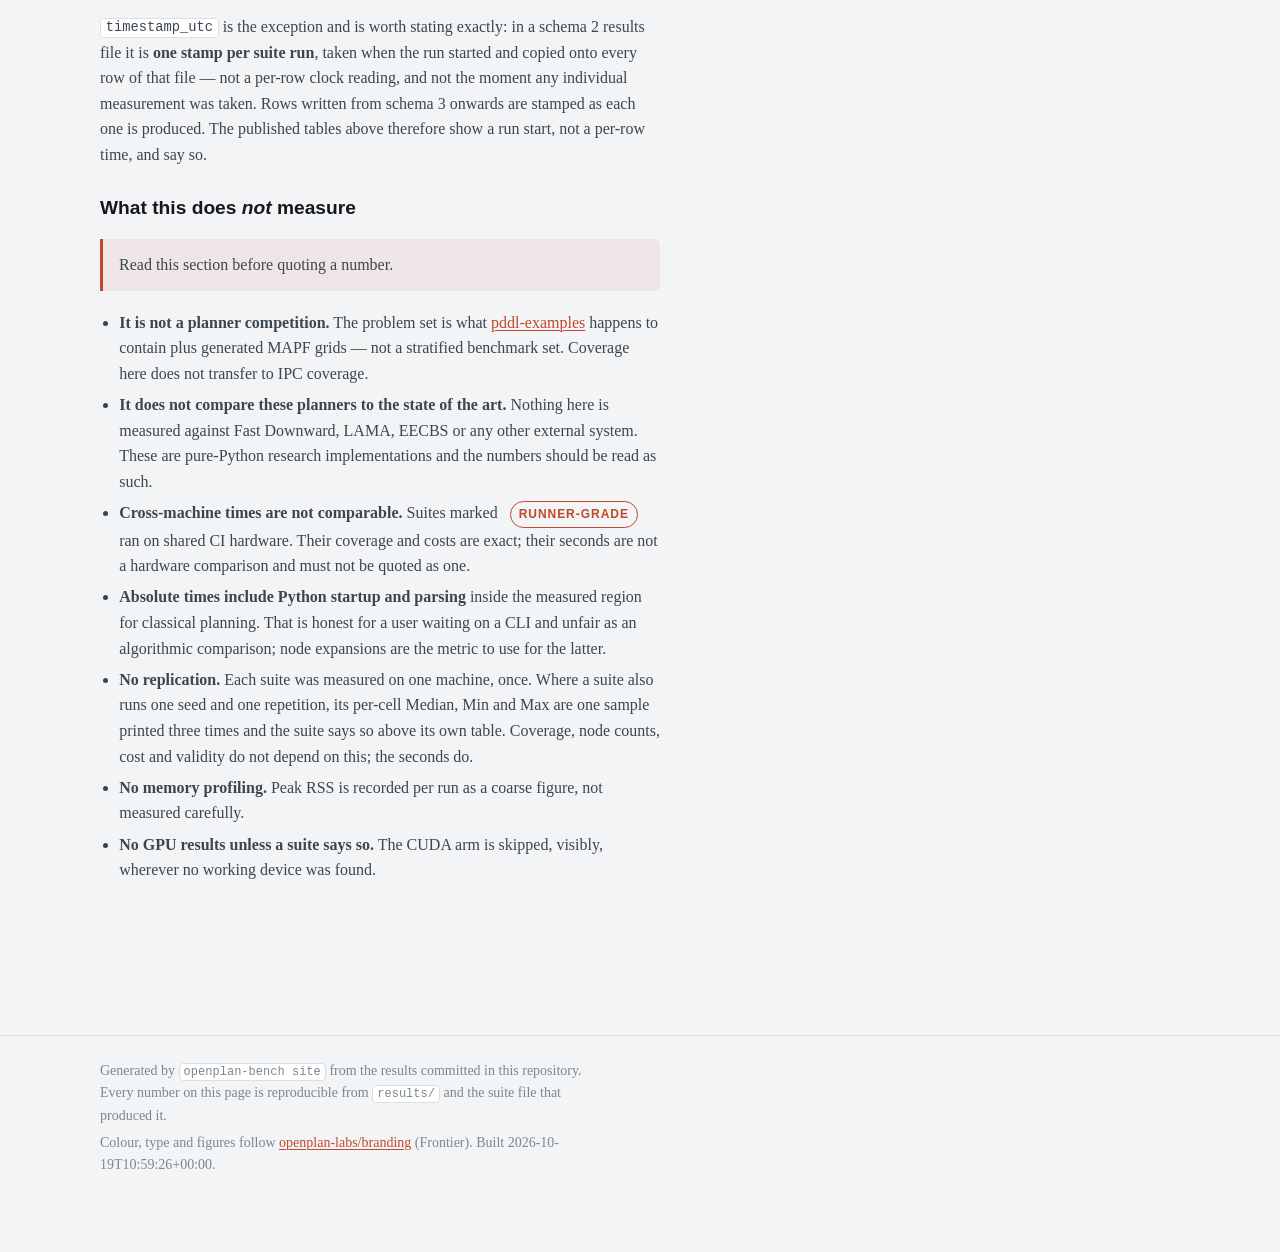
==== commit ae57b75c: "bench: weekly runner-grade results Ran on a shared GitHub Actions runner. Coverage, costs and node c" ====
--- a/docs/methodology.html
+++ b/docs/methodology.html
@@ -120,7 +120,7 @@
     <li><code>11th Gen Intel(R) Core(TM) i7-11850H @ 2.50GHz (16 logical CPUs), Linux 6.8.0-136-generic (x86_64), Python 3.10.12, harness 0.1.0@1c81f77e6938. Installed: jupyddl 2.3.0, matplotlib 3.10.9, numpy 2.2.6, openplan-bench 0.1.0, pymapf 0.8.0.</code></li>
     <li><code>11th Gen Intel(R) Core(TM) i7-11850H @ 2.50GHz (16 logical CPUs), Linux 6.8.0-136-generic (x86_64), Python 3.10.12, harness 0.1.0@62459c293440. Installed: jupyddl 2.3.0, matplotlib 3.10.9, numpy 2.2.6, openplan-bench 0.1.0, pymapf 0.8.0.</code></li>
     <li><code>11th Gen Intel(R) Core(TM) i7-11850H @ 2.50GHz (16 logical CPUs), Linux 6.8.0-136-generic (x86_64), Python 3.10.12, harness 0.1.0@7c0b8e81ea92. Installed: jupyddl 2.3.0, matplotlib 3.10.9, numpy 2.2.6, openplan-bench 0.1.0, pymapf 0.8.0.</code></li>
-    <li><code>AMD EPYC 7763 64-Core Processor (4 logical CPUs), Linux 6.17.0-1022-azure (x86_64), Python 3.12.15, harness 0.1.0@cff255c21656. Installed: jupyddl 2.4.0, matplotlib 3.11.2, numpy 2.5.4, openplan-bench 0.1.0, pymapf 0.9.0.</code></li>
+    <li><code>AMD EPYC 9V74 80-Core Processor (4 logical CPUs), Linux 6.17.0-1022-azure (x86_64), Python 3.12.15, harness 0.1.0@8518f460b1ce. Installed: jupyddl 2.4.0, matplotlib 3.11.2, numpy 2.5.4, openplan-bench 0.1.0, pymapf 0.9.0.</code></li>
 </ul>
 <p>Every row carries the CPU model, platform, Python version, package versions,
 seed and harness git SHA it was produced under, so results files from different
@@ -171,7 +171,7 @@
       <code>results/</code> and the suite file that produced it.</p>
     <p>Colour, type and figures follow
       <a href="https://github.com/openplan-labs/branding">openplan-labs/branding</a>
-      (Frontier). Built 2026-10-12T13:20:09+00:00.</p>
+      (Frontier). Built 2026-10-19T10:59:26+00:00.</p>
   </div>
 </footer>
 <script src="assets/site.js"></script>
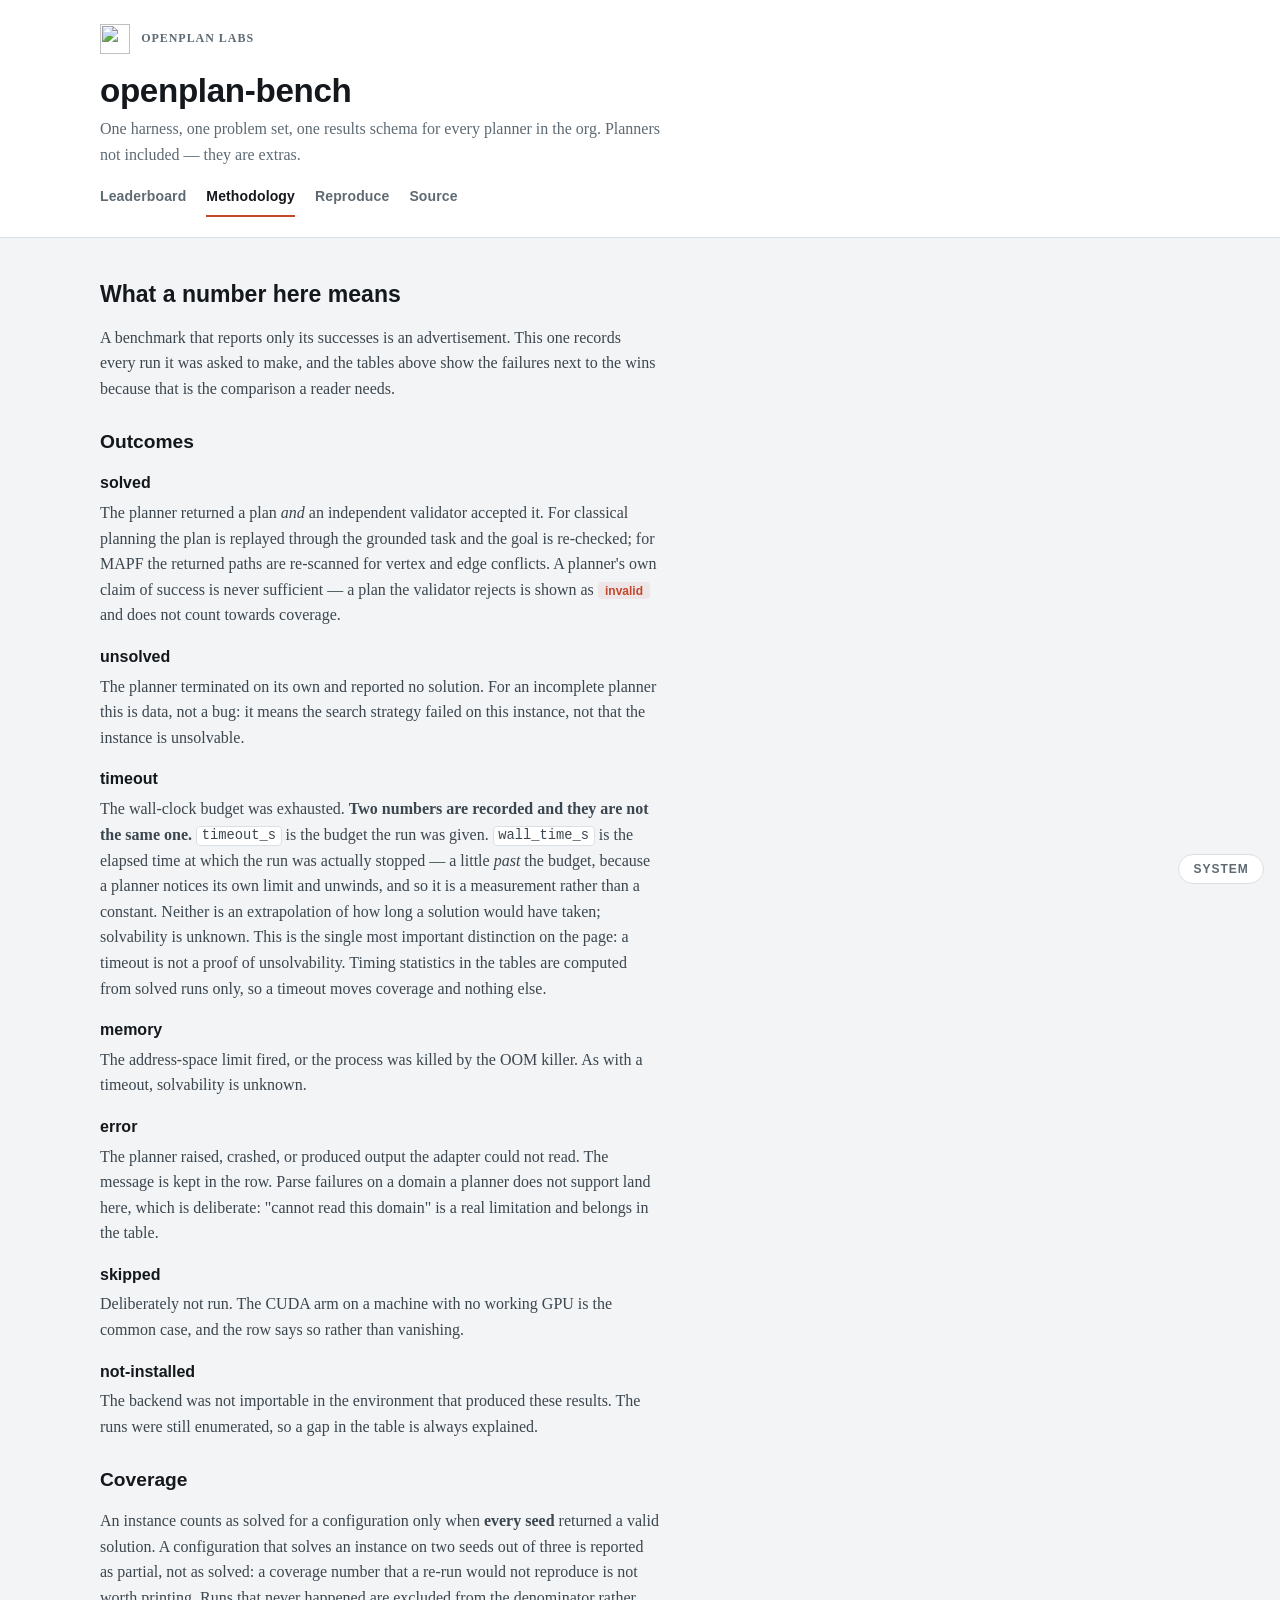
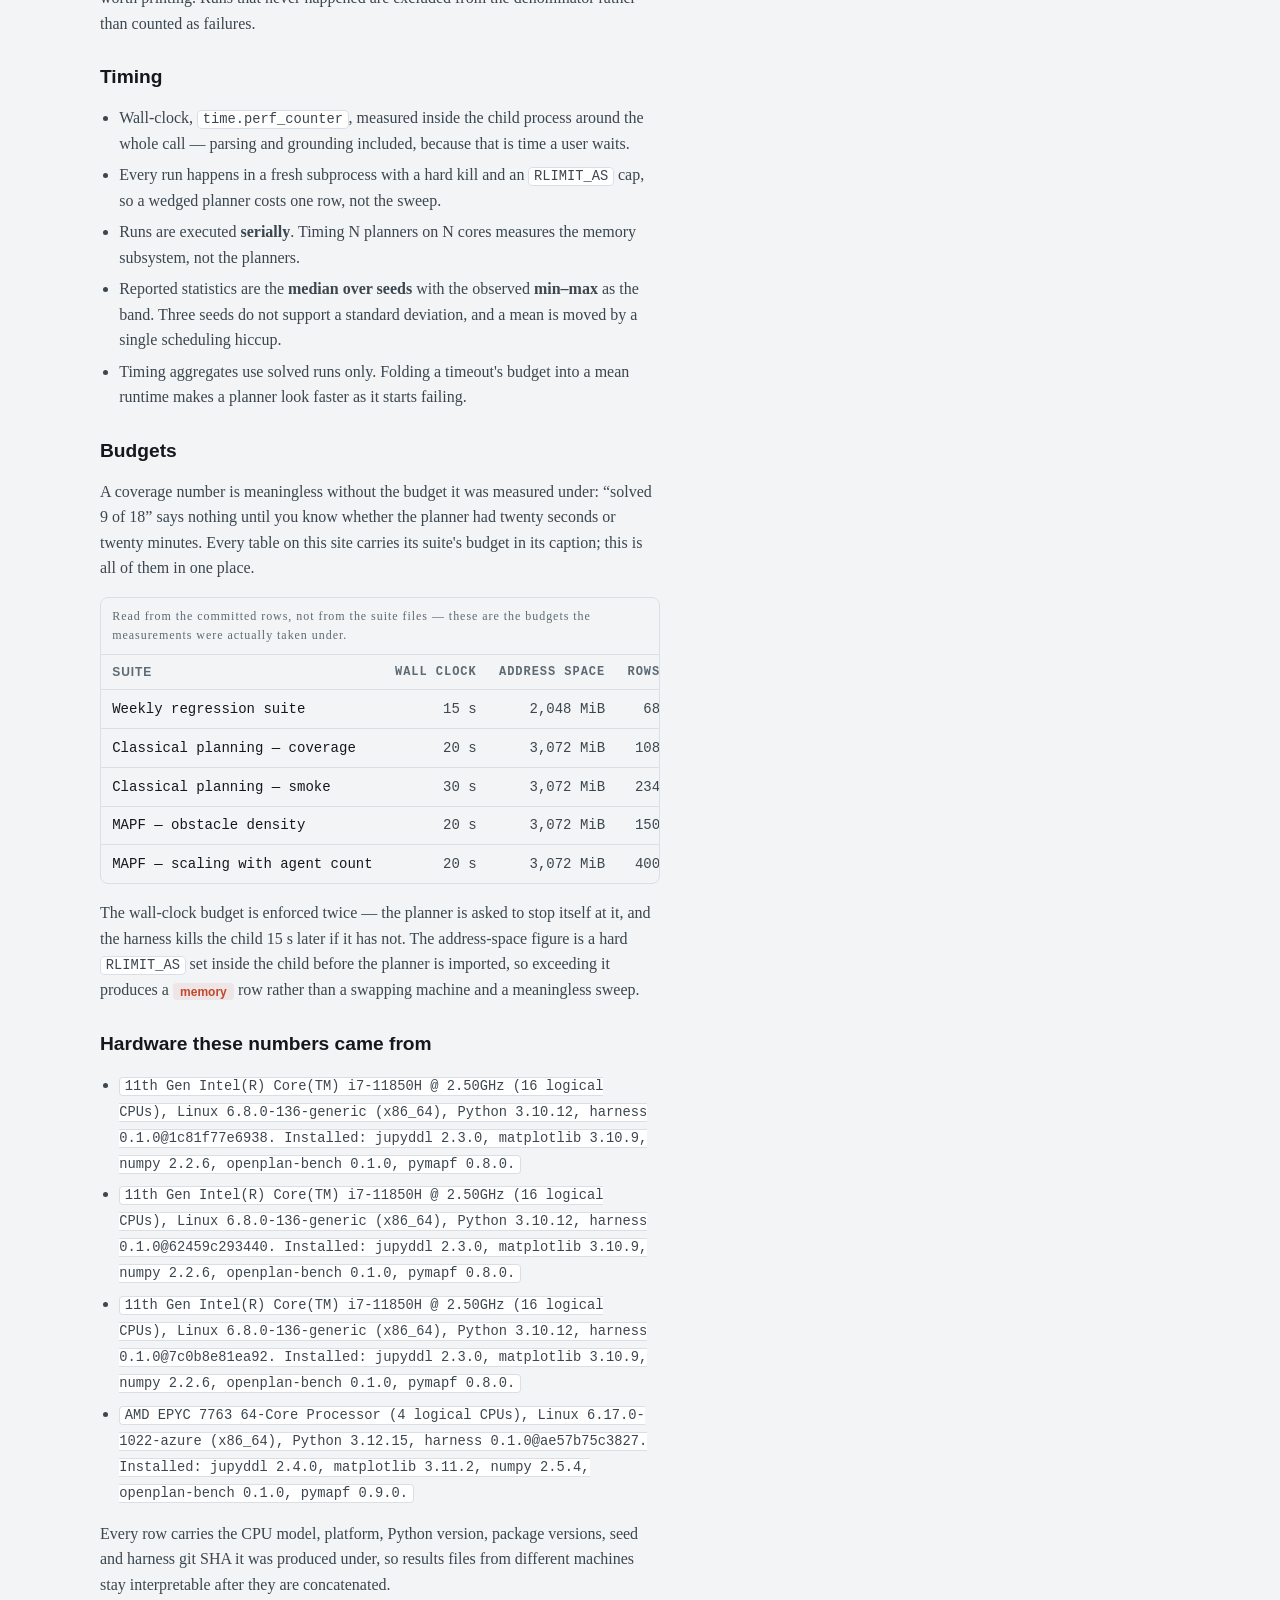
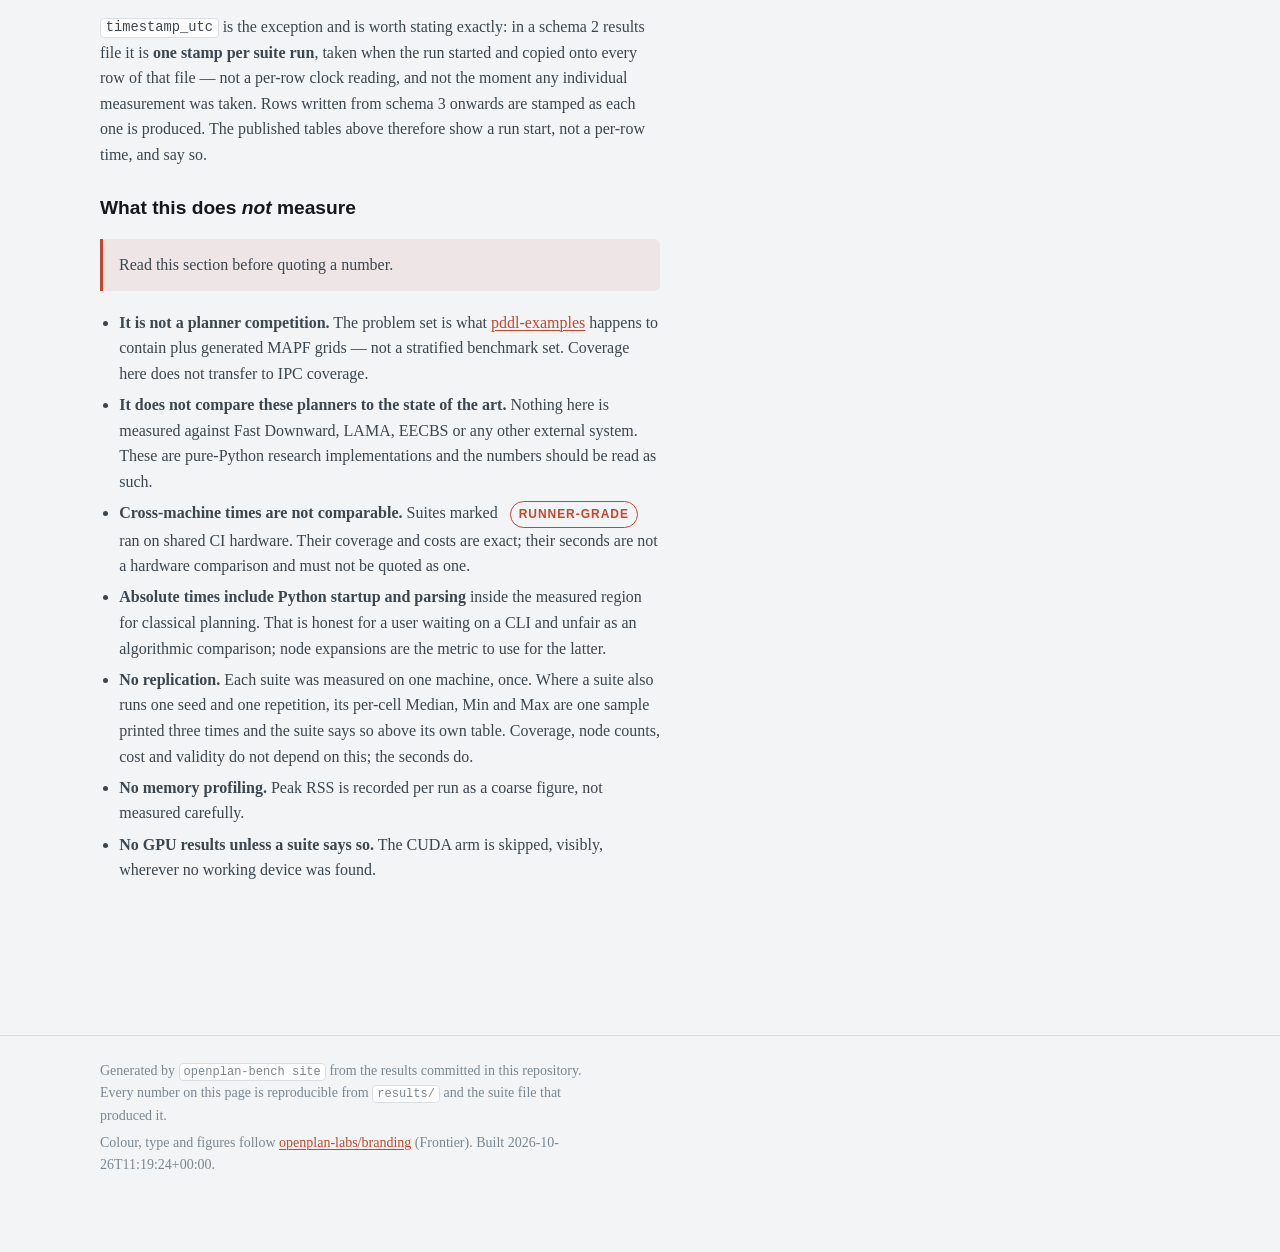
==== commit 3d24021b: "bench: weekly runner-grade results Ran on a shared GitHub Actions runner. Coverage, costs and node c" ====
--- a/docs/methodology.html
+++ b/docs/methodology.html
@@ -120,7 +120,7 @@
     <li><code>11th Gen Intel(R) Core(TM) i7-11850H @ 2.50GHz (16 logical CPUs), Linux 6.8.0-136-generic (x86_64), Python 3.10.12, harness 0.1.0@1c81f77e6938. Installed: jupyddl 2.3.0, matplotlib 3.10.9, numpy 2.2.6, openplan-bench 0.1.0, pymapf 0.8.0.</code></li>
     <li><code>11th Gen Intel(R) Core(TM) i7-11850H @ 2.50GHz (16 logical CPUs), Linux 6.8.0-136-generic (x86_64), Python 3.10.12, harness 0.1.0@62459c293440. Installed: jupyddl 2.3.0, matplotlib 3.10.9, numpy 2.2.6, openplan-bench 0.1.0, pymapf 0.8.0.</code></li>
     <li><code>11th Gen Intel(R) Core(TM) i7-11850H @ 2.50GHz (16 logical CPUs), Linux 6.8.0-136-generic (x86_64), Python 3.10.12, harness 0.1.0@7c0b8e81ea92. Installed: jupyddl 2.3.0, matplotlib 3.10.9, numpy 2.2.6, openplan-bench 0.1.0, pymapf 0.8.0.</code></li>
-    <li><code>AMD EPYC 9V74 80-Core Processor (4 logical CPUs), Linux 6.17.0-1022-azure (x86_64), Python 3.12.15, harness 0.1.0@8518f460b1ce. Installed: jupyddl 2.4.0, matplotlib 3.11.2, numpy 2.5.4, openplan-bench 0.1.0, pymapf 0.9.0.</code></li>
+    <li><code>AMD EPYC 7763 64-Core Processor (4 logical CPUs), Linux 6.17.0-1022-azure (x86_64), Python 3.12.15, harness 0.1.0@ae57b75c3827. Installed: jupyddl 2.4.0, matplotlib 3.11.2, numpy 2.5.4, openplan-bench 0.1.0, pymapf 0.9.0.</code></li>
 </ul>
 <p>Every row carries the CPU model, platform, Python version, package versions,
 seed and harness git SHA it was produced under, so results files from different
@@ -171,7 +171,7 @@
       <code>results/</code> and the suite file that produced it.</p>
     <p>Colour, type and figures follow
       <a href="https://github.com/openplan-labs/branding">openplan-labs/branding</a>
-      (Frontier). Built 2026-10-19T10:59:26+00:00.</p>
+      (Frontier). Built 2026-10-26T11:19:24+00:00.</p>
   </div>
 </footer>
 <script src="assets/site.js"></script>
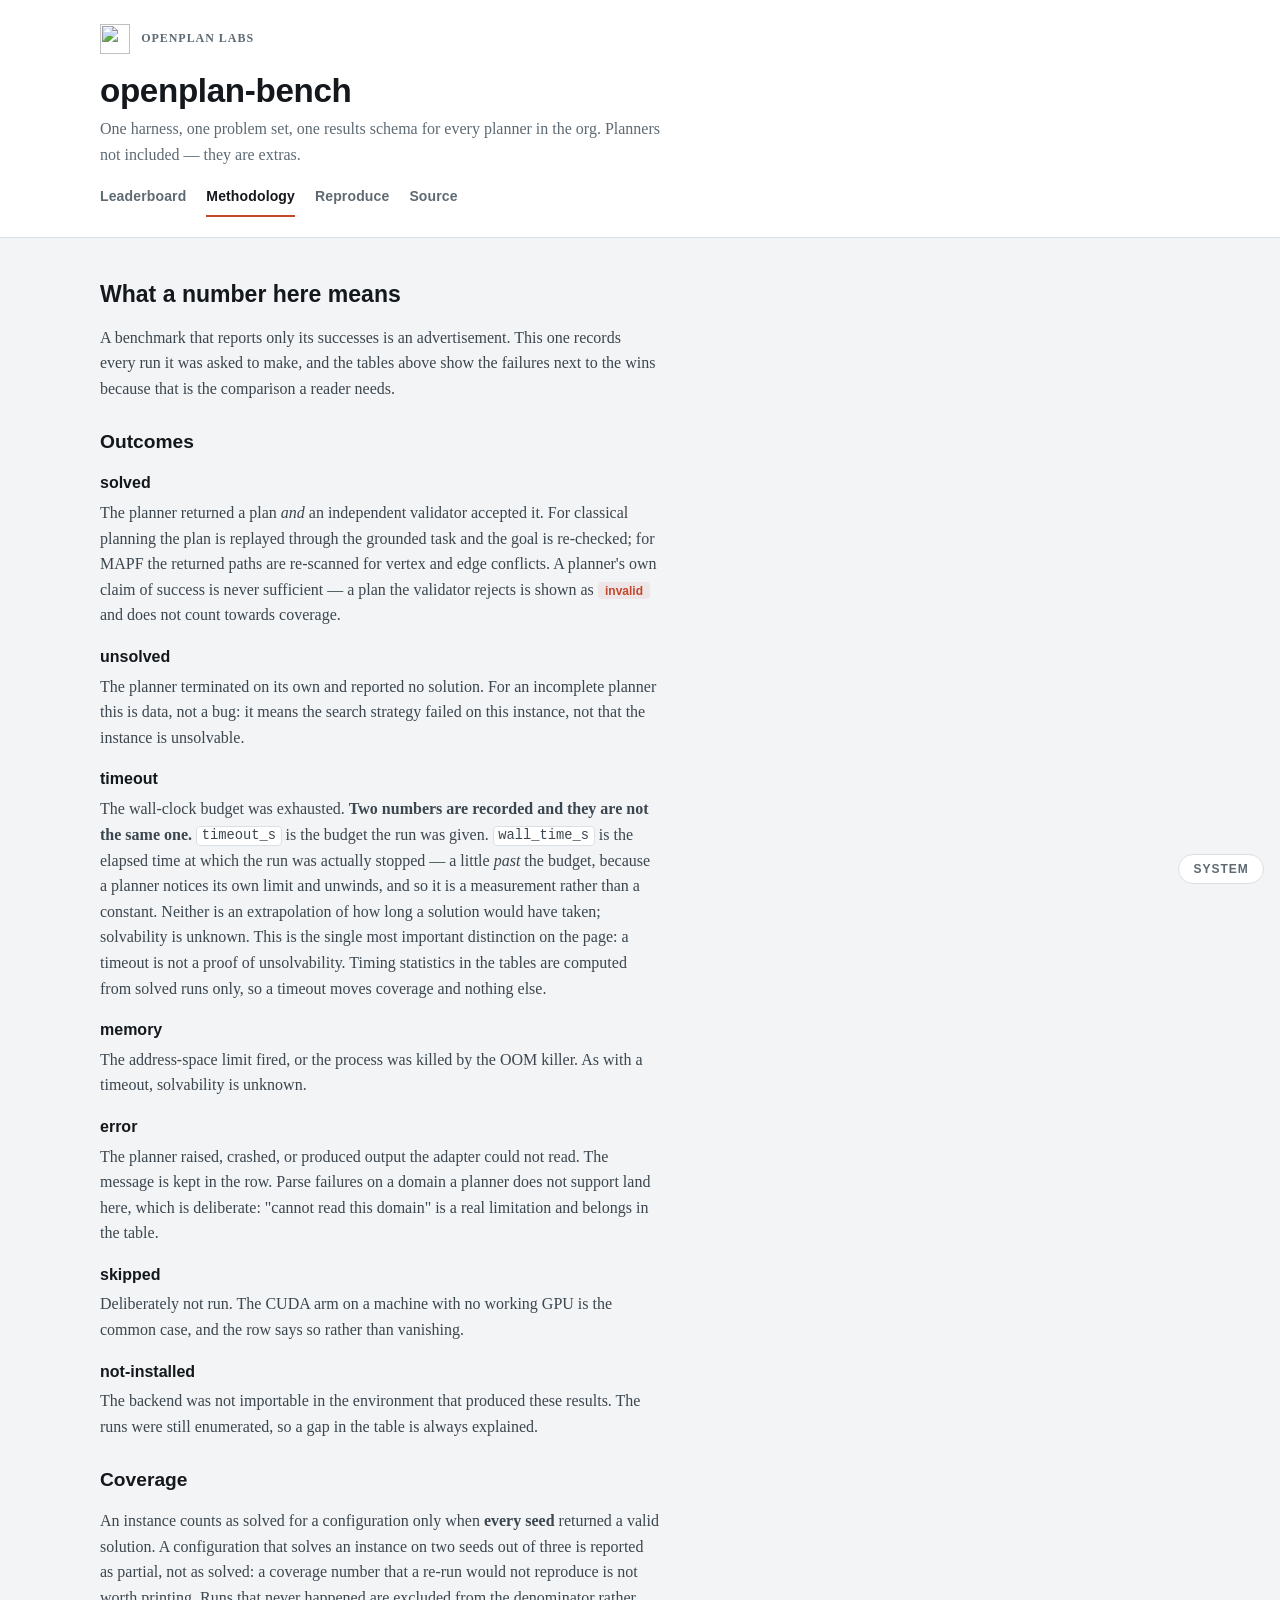
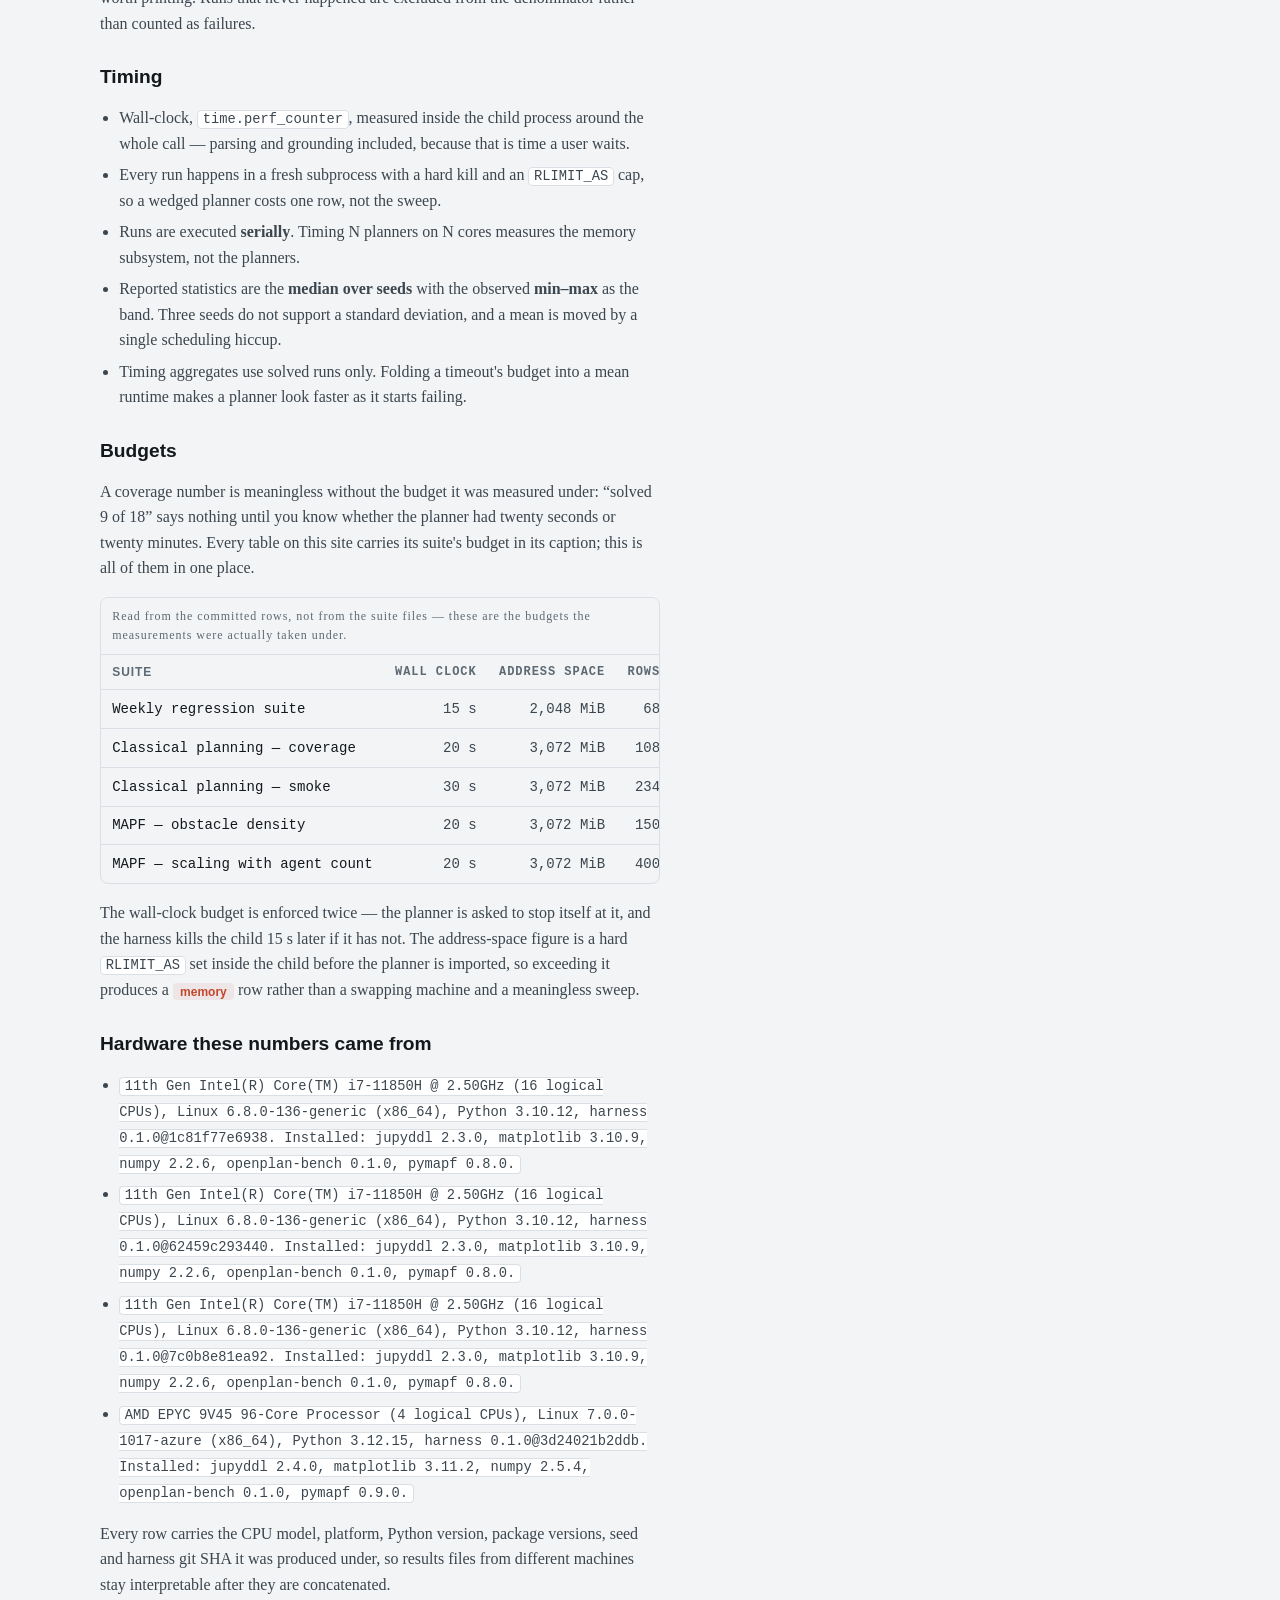
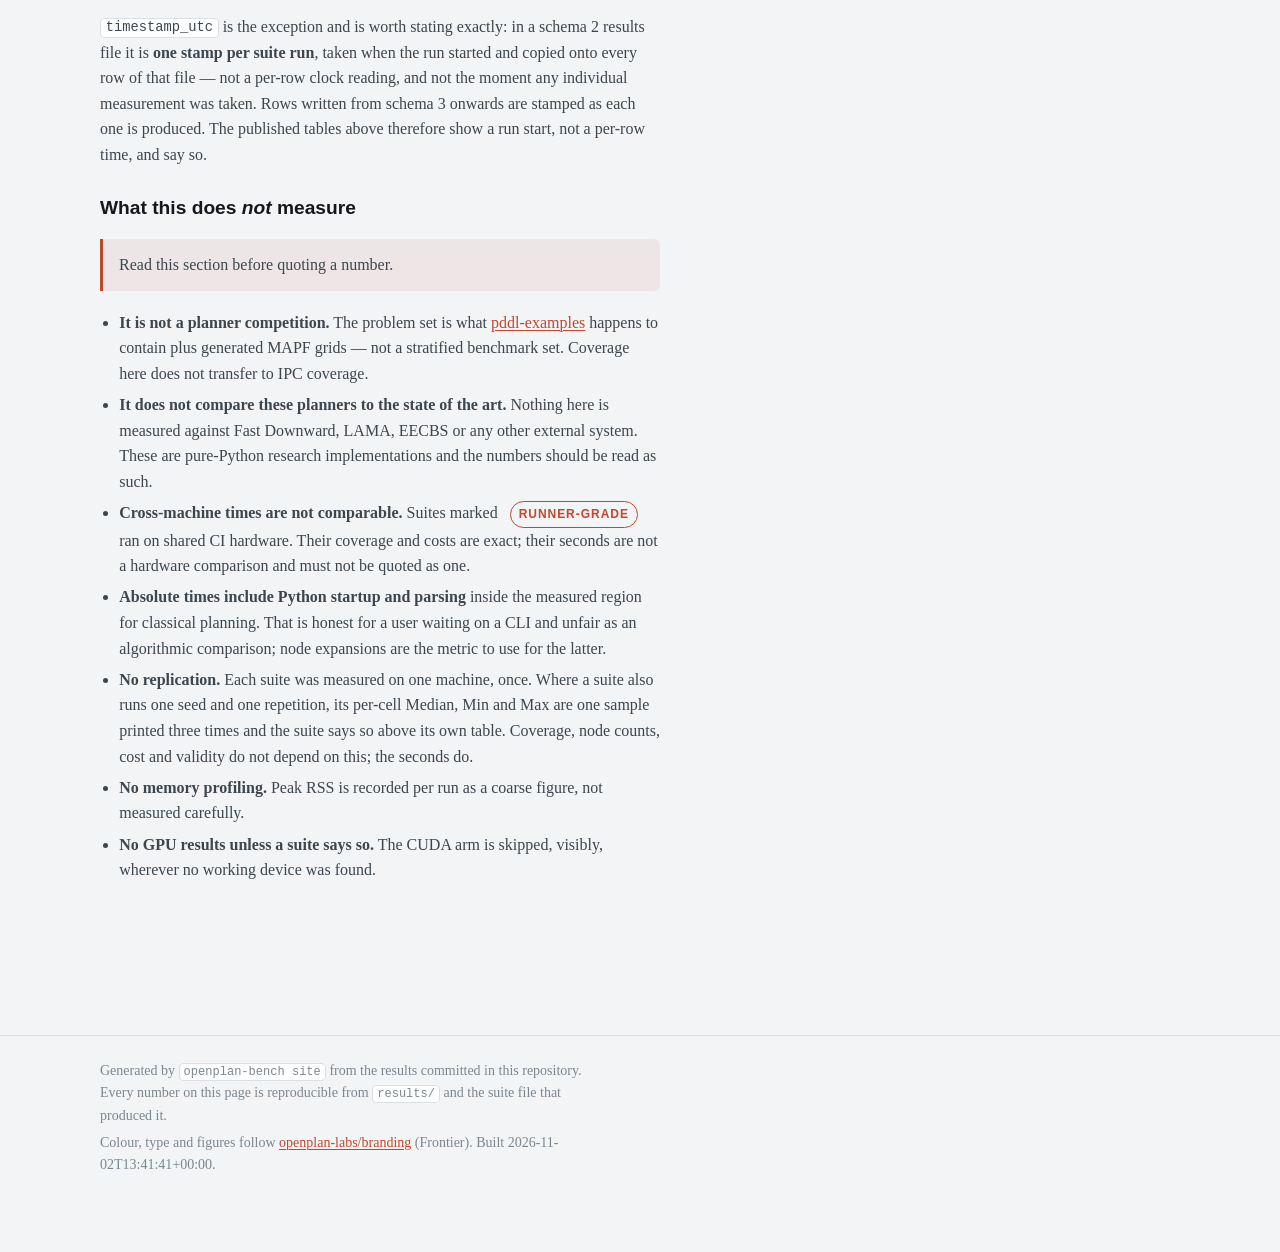
==== commit 7c073cca: "bench: weekly runner-grade results Ran on a shared GitHub Actions runner. Coverage, costs and node c" ====
--- a/docs/methodology.html
+++ b/docs/methodology.html
@@ -120,7 +120,7 @@
     <li><code>11th Gen Intel(R) Core(TM) i7-11850H @ 2.50GHz (16 logical CPUs), Linux 6.8.0-136-generic (x86_64), Python 3.10.12, harness 0.1.0@1c81f77e6938. Installed: jupyddl 2.3.0, matplotlib 3.10.9, numpy 2.2.6, openplan-bench 0.1.0, pymapf 0.8.0.</code></li>
     <li><code>11th Gen Intel(R) Core(TM) i7-11850H @ 2.50GHz (16 logical CPUs), Linux 6.8.0-136-generic (x86_64), Python 3.10.12, harness 0.1.0@62459c293440. Installed: jupyddl 2.3.0, matplotlib 3.10.9, numpy 2.2.6, openplan-bench 0.1.0, pymapf 0.8.0.</code></li>
     <li><code>11th Gen Intel(R) Core(TM) i7-11850H @ 2.50GHz (16 logical CPUs), Linux 6.8.0-136-generic (x86_64), Python 3.10.12, harness 0.1.0@7c0b8e81ea92. Installed: jupyddl 2.3.0, matplotlib 3.10.9, numpy 2.2.6, openplan-bench 0.1.0, pymapf 0.8.0.</code></li>
-    <li><code>AMD EPYC 7763 64-Core Processor (4 logical CPUs), Linux 6.17.0-1022-azure (x86_64), Python 3.12.15, harness 0.1.0@ae57b75c3827. Installed: jupyddl 2.4.0, matplotlib 3.11.2, numpy 2.5.4, openplan-bench 0.1.0, pymapf 0.9.0.</code></li>
+    <li><code>AMD EPYC 9V45 96-Core Processor (4 logical CPUs), Linux 7.0.0-1017-azure (x86_64), Python 3.12.15, harness 0.1.0@3d24021b2ddb. Installed: jupyddl 2.4.0, matplotlib 3.11.2, numpy 2.5.4, openplan-bench 0.1.0, pymapf 0.9.0.</code></li>
 </ul>
 <p>Every row carries the CPU model, platform, Python version, package versions,
 seed and harness git SHA it was produced under, so results files from different
@@ -171,7 +171,7 @@
       <code>results/</code> and the suite file that produced it.</p>
     <p>Colour, type and figures follow
       <a href="https://github.com/openplan-labs/branding">openplan-labs/branding</a>
-      (Frontier). Built 2026-10-26T11:19:24+00:00.</p>
+      (Frontier). Built 2026-11-02T13:41:41+00:00.</p>
   </div>
 </footer>
 <script src="assets/site.js"></script>
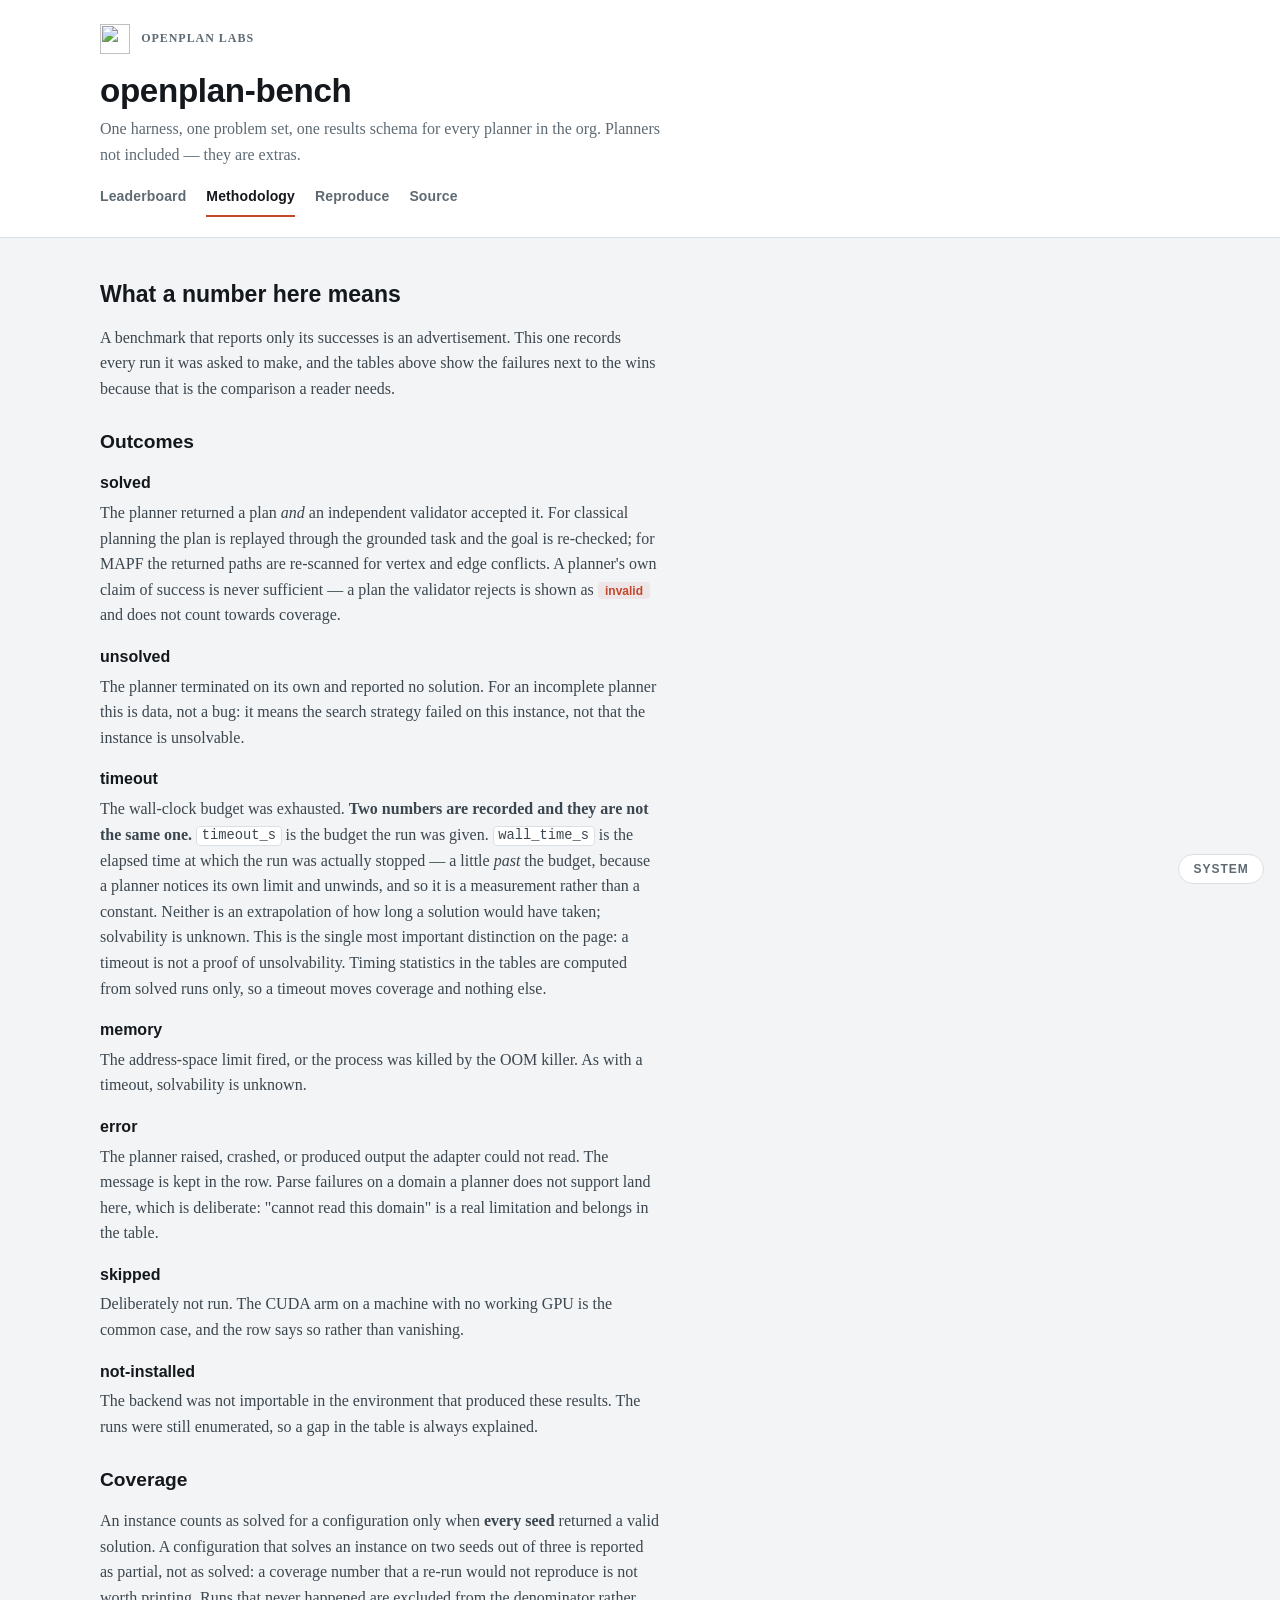
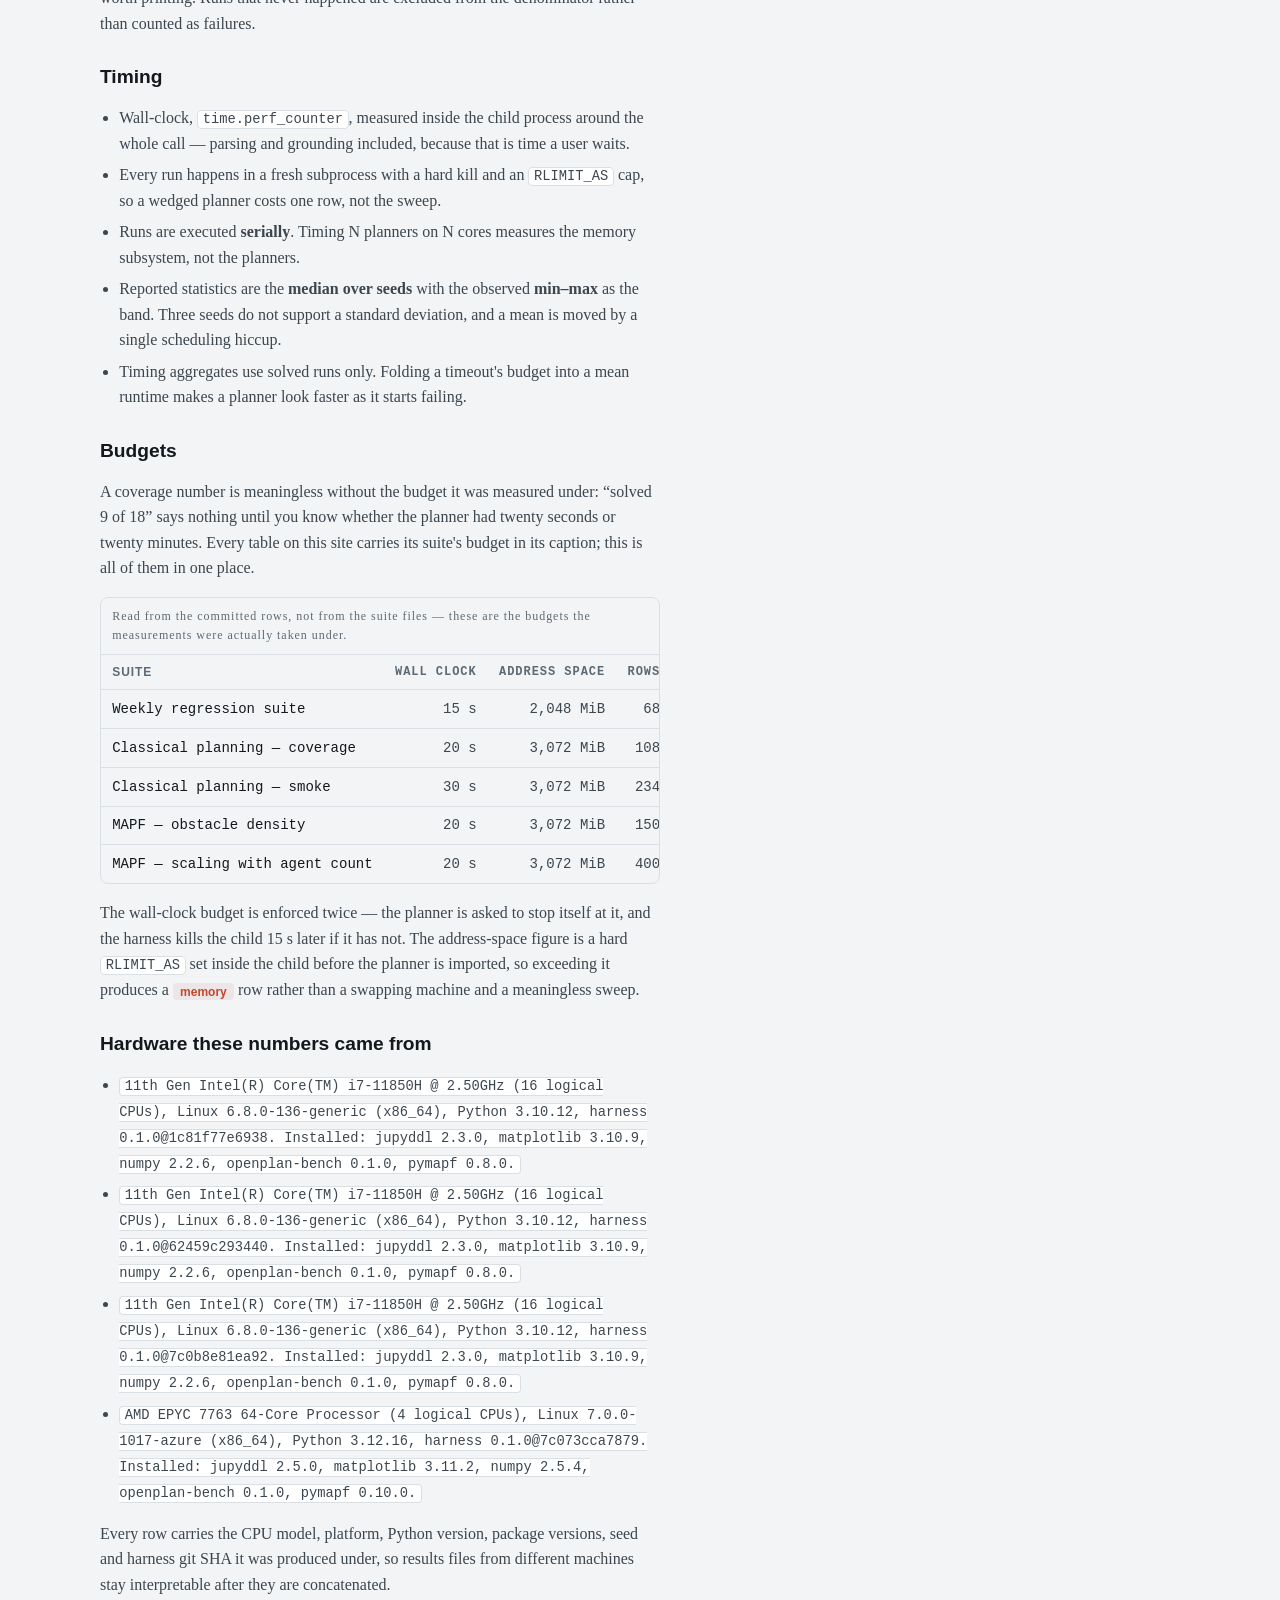
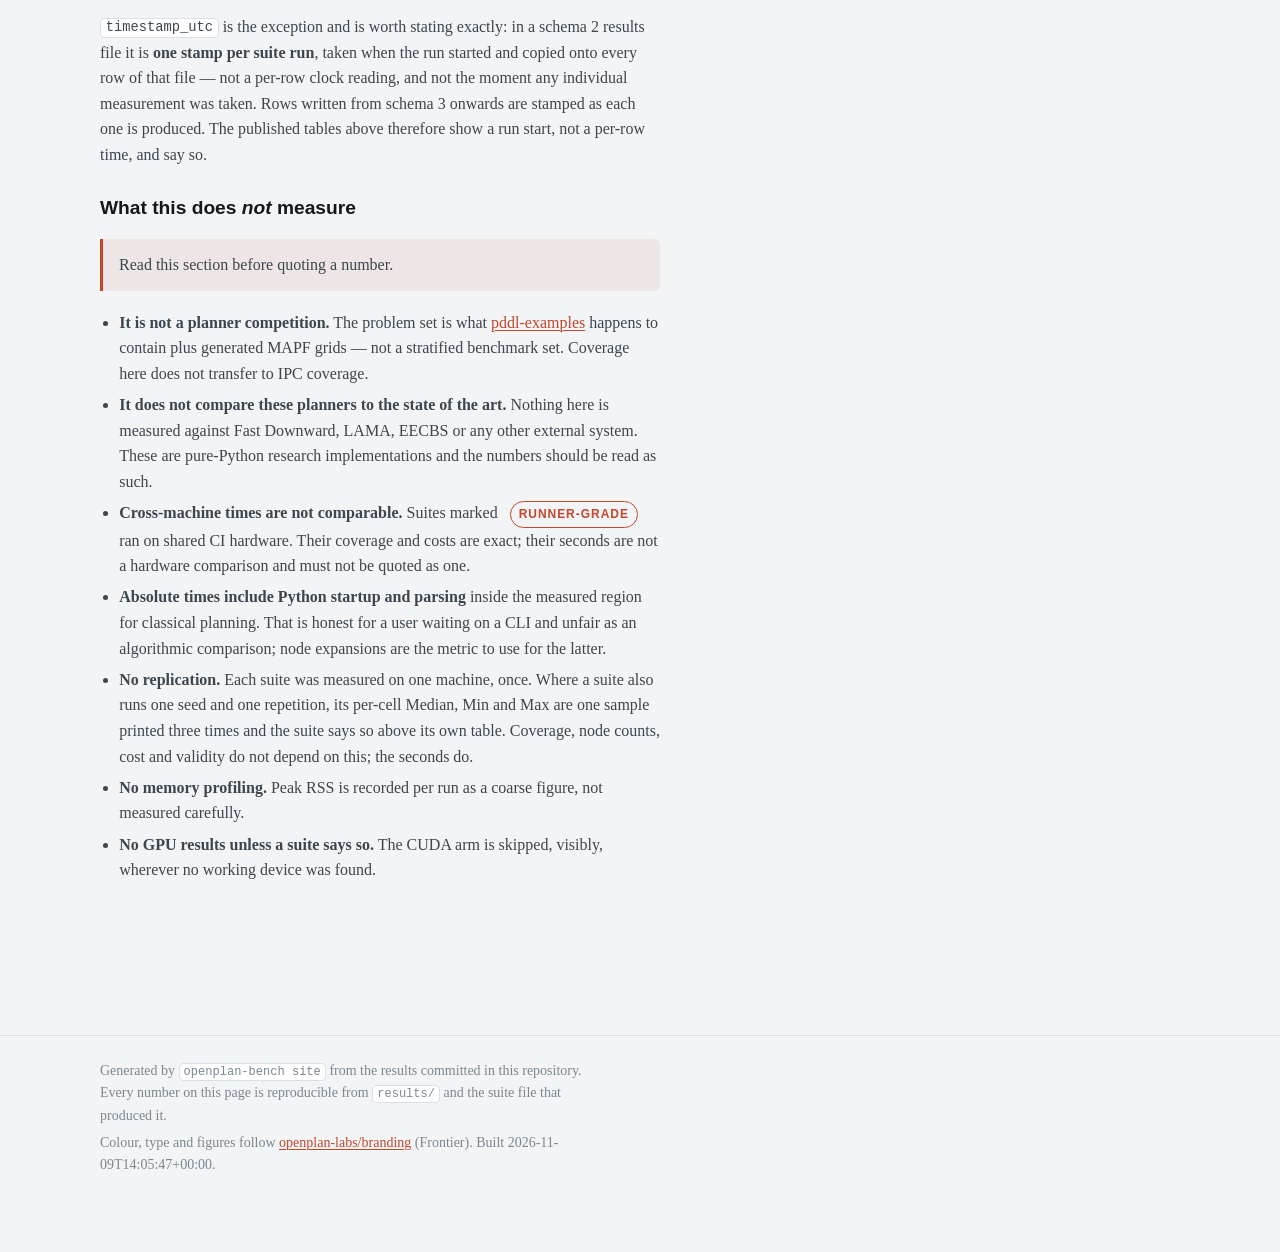
==== commit 6e182b02: "bench: weekly runner-grade results Ran on a shared GitHub Actions runner. Coverage, costs and node c" ====
--- a/docs/methodology.html
+++ b/docs/methodology.html
@@ -120,7 +120,7 @@
     <li><code>11th Gen Intel(R) Core(TM) i7-11850H @ 2.50GHz (16 logical CPUs), Linux 6.8.0-136-generic (x86_64), Python 3.10.12, harness 0.1.0@1c81f77e6938. Installed: jupyddl 2.3.0, matplotlib 3.10.9, numpy 2.2.6, openplan-bench 0.1.0, pymapf 0.8.0.</code></li>
     <li><code>11th Gen Intel(R) Core(TM) i7-11850H @ 2.50GHz (16 logical CPUs), Linux 6.8.0-136-generic (x86_64), Python 3.10.12, harness 0.1.0@62459c293440. Installed: jupyddl 2.3.0, matplotlib 3.10.9, numpy 2.2.6, openplan-bench 0.1.0, pymapf 0.8.0.</code></li>
     <li><code>11th Gen Intel(R) Core(TM) i7-11850H @ 2.50GHz (16 logical CPUs), Linux 6.8.0-136-generic (x86_64), Python 3.10.12, harness 0.1.0@7c0b8e81ea92. Installed: jupyddl 2.3.0, matplotlib 3.10.9, numpy 2.2.6, openplan-bench 0.1.0, pymapf 0.8.0.</code></li>
-    <li><code>AMD EPYC 9V45 96-Core Processor (4 logical CPUs), Linux 7.0.0-1017-azure (x86_64), Python 3.12.15, harness 0.1.0@3d24021b2ddb. Installed: jupyddl 2.4.0, matplotlib 3.11.2, numpy 2.5.4, openplan-bench 0.1.0, pymapf 0.9.0.</code></li>
+    <li><code>AMD EPYC 7763 64-Core Processor (4 logical CPUs), Linux 7.0.0-1017-azure (x86_64), Python 3.12.16, harness 0.1.0@7c073cca7879. Installed: jupyddl 2.5.0, matplotlib 3.11.2, numpy 2.5.4, openplan-bench 0.1.0, pymapf 0.10.0.</code></li>
 </ul>
 <p>Every row carries the CPU model, platform, Python version, package versions,
 seed and harness git SHA it was produced under, so results files from different
@@ -171,7 +171,7 @@
       <code>results/</code> and the suite file that produced it.</p>
     <p>Colour, type and figures follow
       <a href="https://github.com/openplan-labs/branding">openplan-labs/branding</a>
-      (Frontier). Built 2026-11-02T13:41:41+00:00.</p>
+      (Frontier). Built 2026-11-09T14:05:47+00:00.</p>
   </div>
 </footer>
 <script src="assets/site.js"></script>
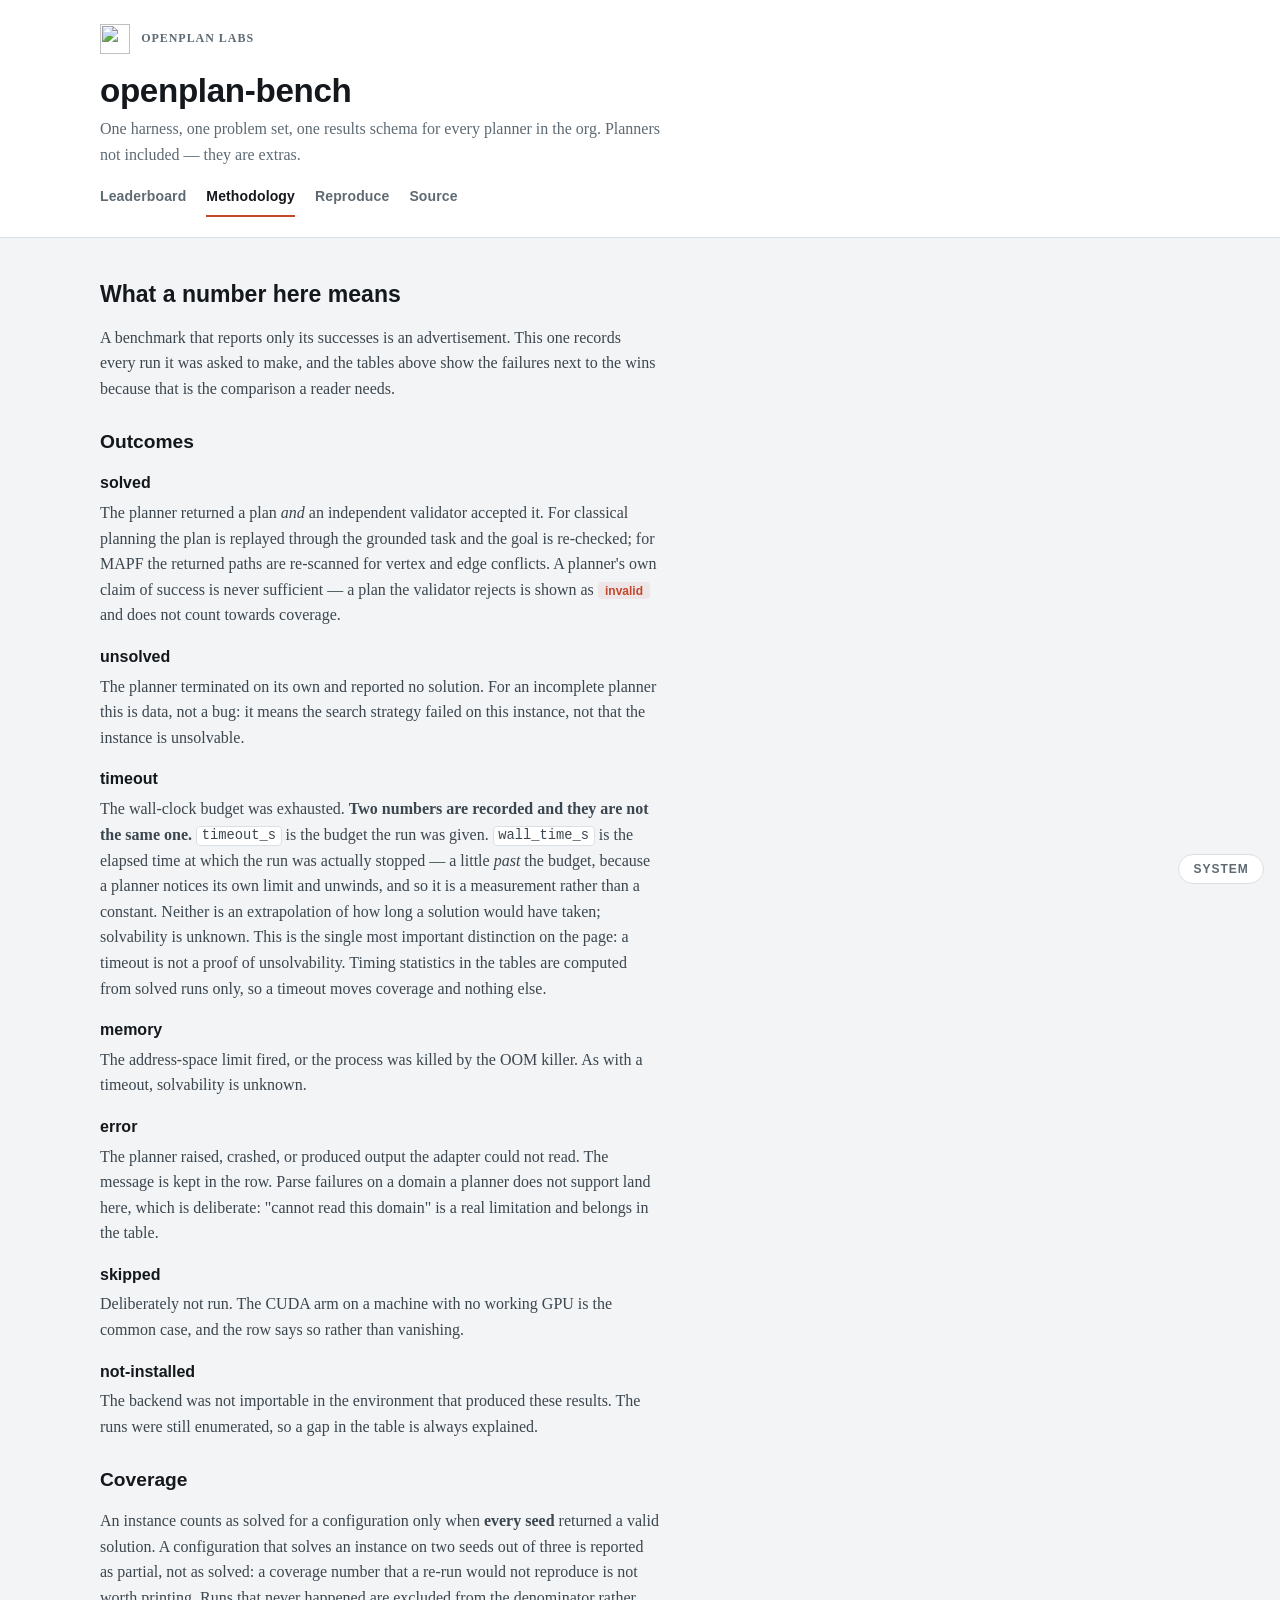
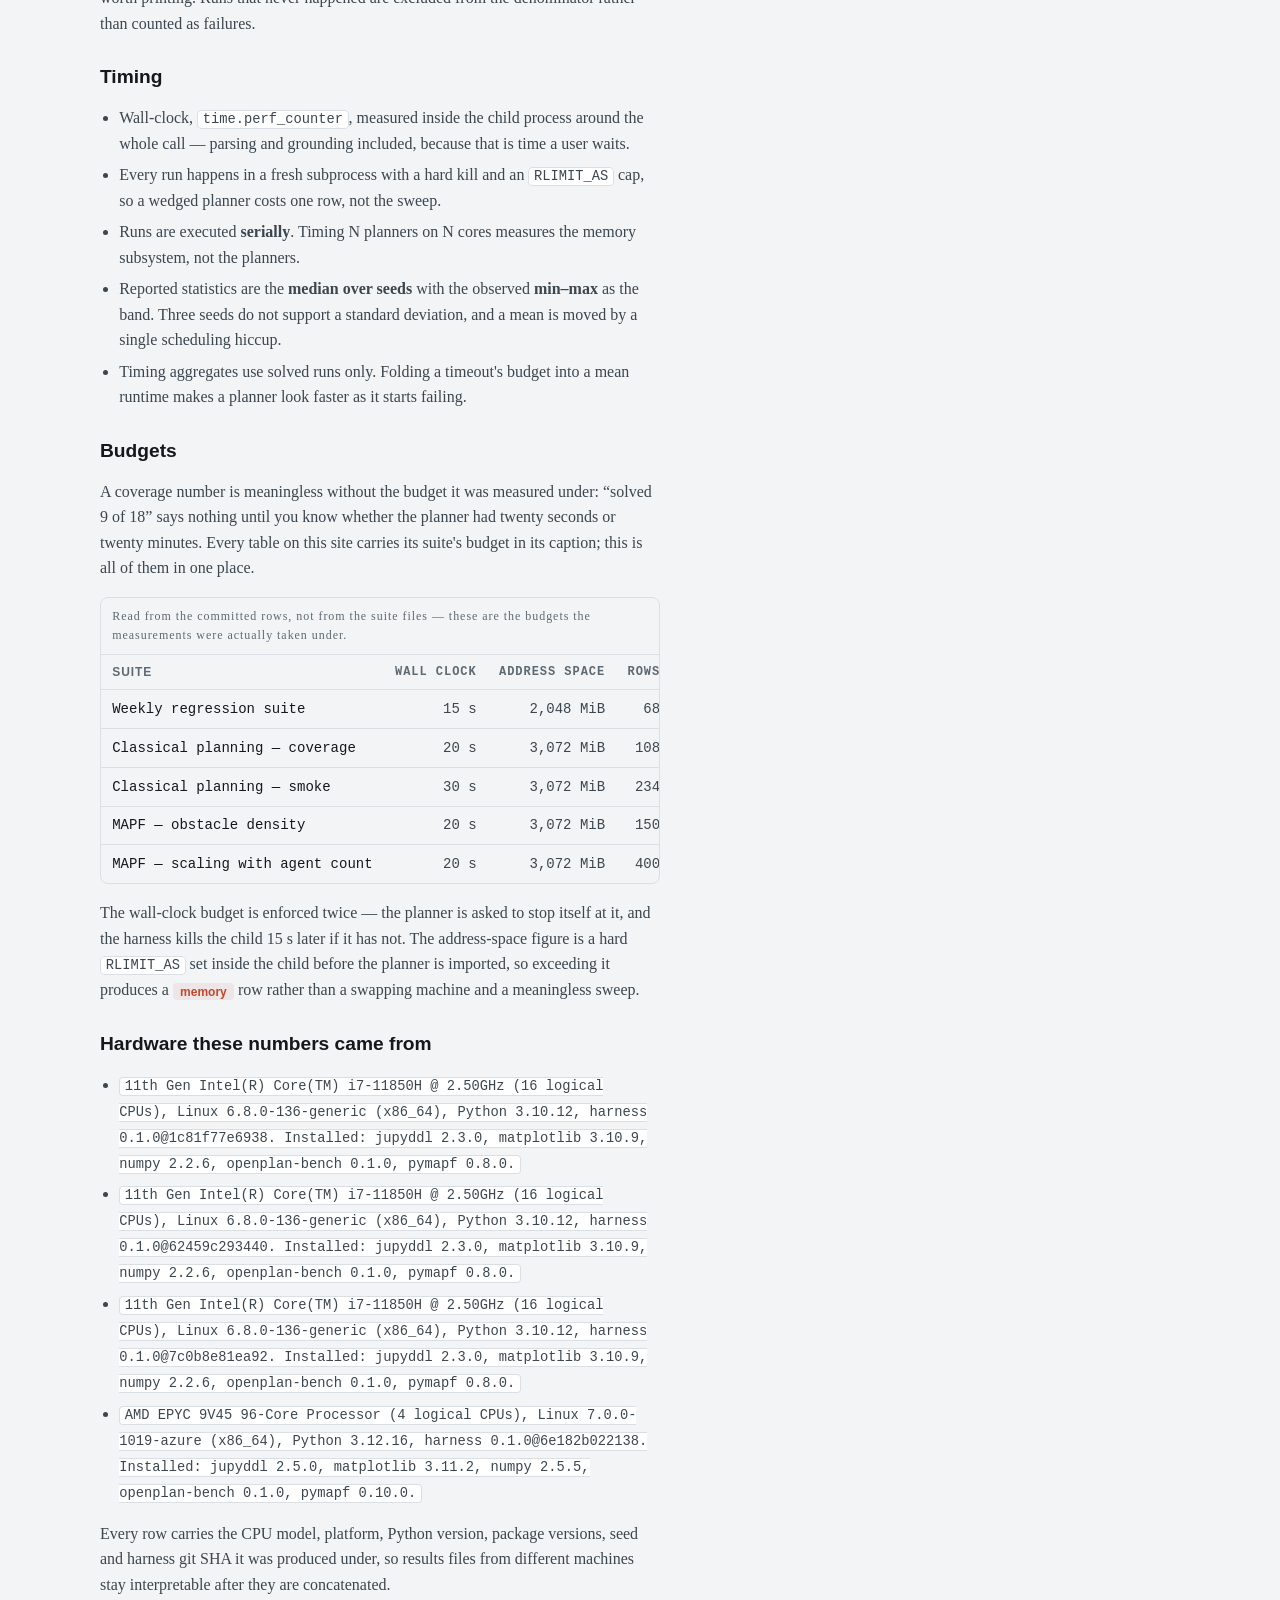
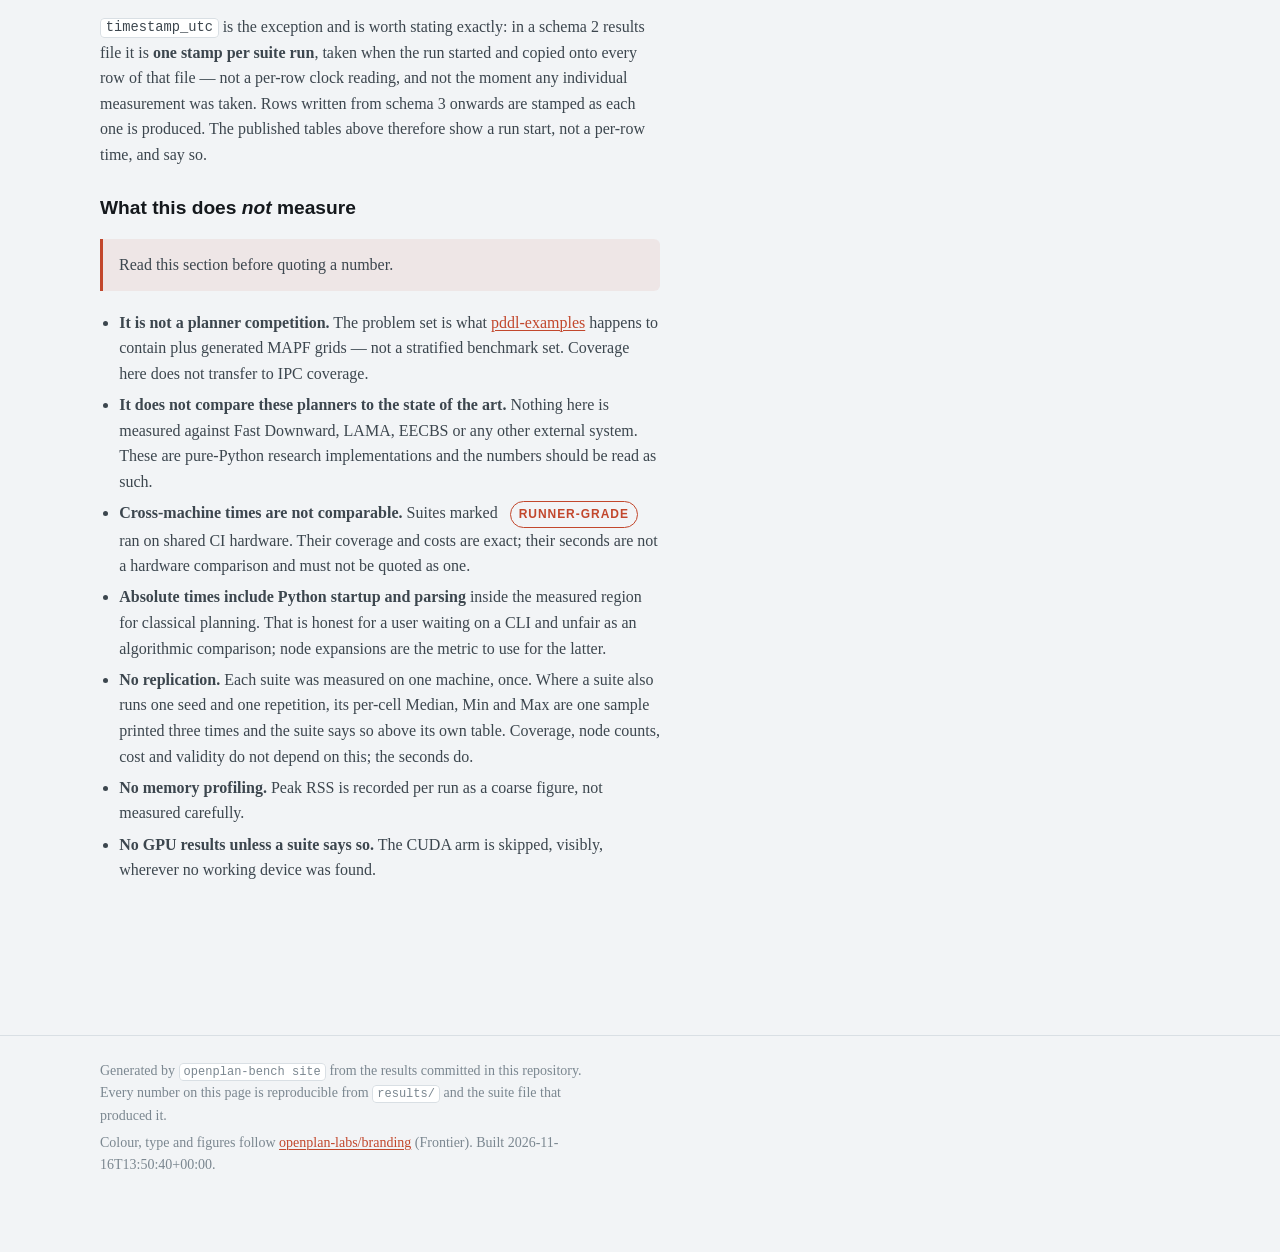
==== commit 293d9613: "bench: weekly runner-grade results Ran on a shared GitHub Actions runner. Coverage, costs and node c" ====
--- a/docs/methodology.html
+++ b/docs/methodology.html
@@ -120,7 +120,7 @@
     <li><code>11th Gen Intel(R) Core(TM) i7-11850H @ 2.50GHz (16 logical CPUs), Linux 6.8.0-136-generic (x86_64), Python 3.10.12, harness 0.1.0@1c81f77e6938. Installed: jupyddl 2.3.0, matplotlib 3.10.9, numpy 2.2.6, openplan-bench 0.1.0, pymapf 0.8.0.</code></li>
     <li><code>11th Gen Intel(R) Core(TM) i7-11850H @ 2.50GHz (16 logical CPUs), Linux 6.8.0-136-generic (x86_64), Python 3.10.12, harness 0.1.0@62459c293440. Installed: jupyddl 2.3.0, matplotlib 3.10.9, numpy 2.2.6, openplan-bench 0.1.0, pymapf 0.8.0.</code></li>
     <li><code>11th Gen Intel(R) Core(TM) i7-11850H @ 2.50GHz (16 logical CPUs), Linux 6.8.0-136-generic (x86_64), Python 3.10.12, harness 0.1.0@7c0b8e81ea92. Installed: jupyddl 2.3.0, matplotlib 3.10.9, numpy 2.2.6, openplan-bench 0.1.0, pymapf 0.8.0.</code></li>
-    <li><code>AMD EPYC 7763 64-Core Processor (4 logical CPUs), Linux 7.0.0-1017-azure (x86_64), Python 3.12.16, harness 0.1.0@7c073cca7879. Installed: jupyddl 2.5.0, matplotlib 3.11.2, numpy 2.5.4, openplan-bench 0.1.0, pymapf 0.10.0.</code></li>
+    <li><code>AMD EPYC 9V45 96-Core Processor (4 logical CPUs), Linux 7.0.0-1019-azure (x86_64), Python 3.12.16, harness 0.1.0@6e182b022138. Installed: jupyddl 2.5.0, matplotlib 3.11.2, numpy 2.5.5, openplan-bench 0.1.0, pymapf 0.10.0.</code></li>
 </ul>
 <p>Every row carries the CPU model, platform, Python version, package versions,
 seed and harness git SHA it was produced under, so results files from different
@@ -171,7 +171,7 @@
       <code>results/</code> and the suite file that produced it.</p>
     <p>Colour, type and figures follow
       <a href="https://github.com/openplan-labs/branding">openplan-labs/branding</a>
-      (Frontier). Built 2026-11-09T14:05:47+00:00.</p>
+      (Frontier). Built 2026-11-16T13:50:40+00:00.</p>
   </div>
 </footer>
 <script src="assets/site.js"></script>
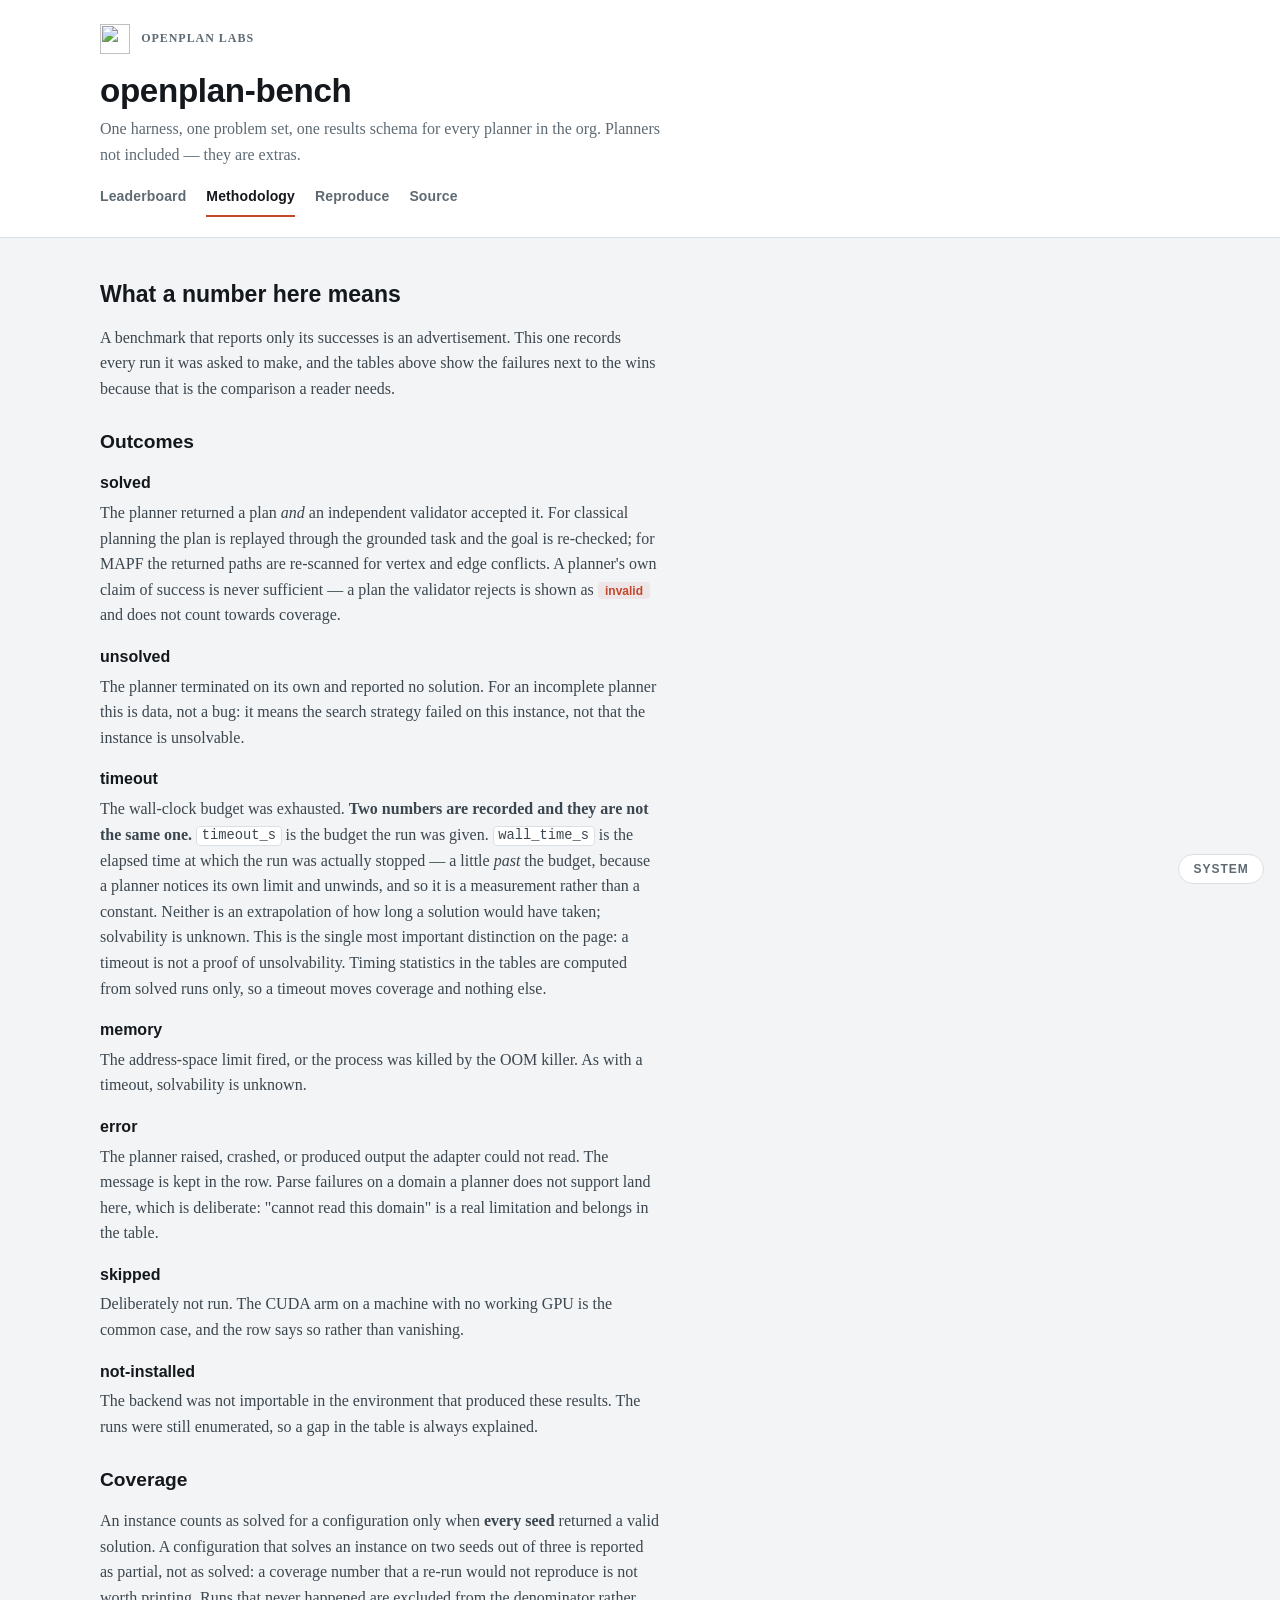
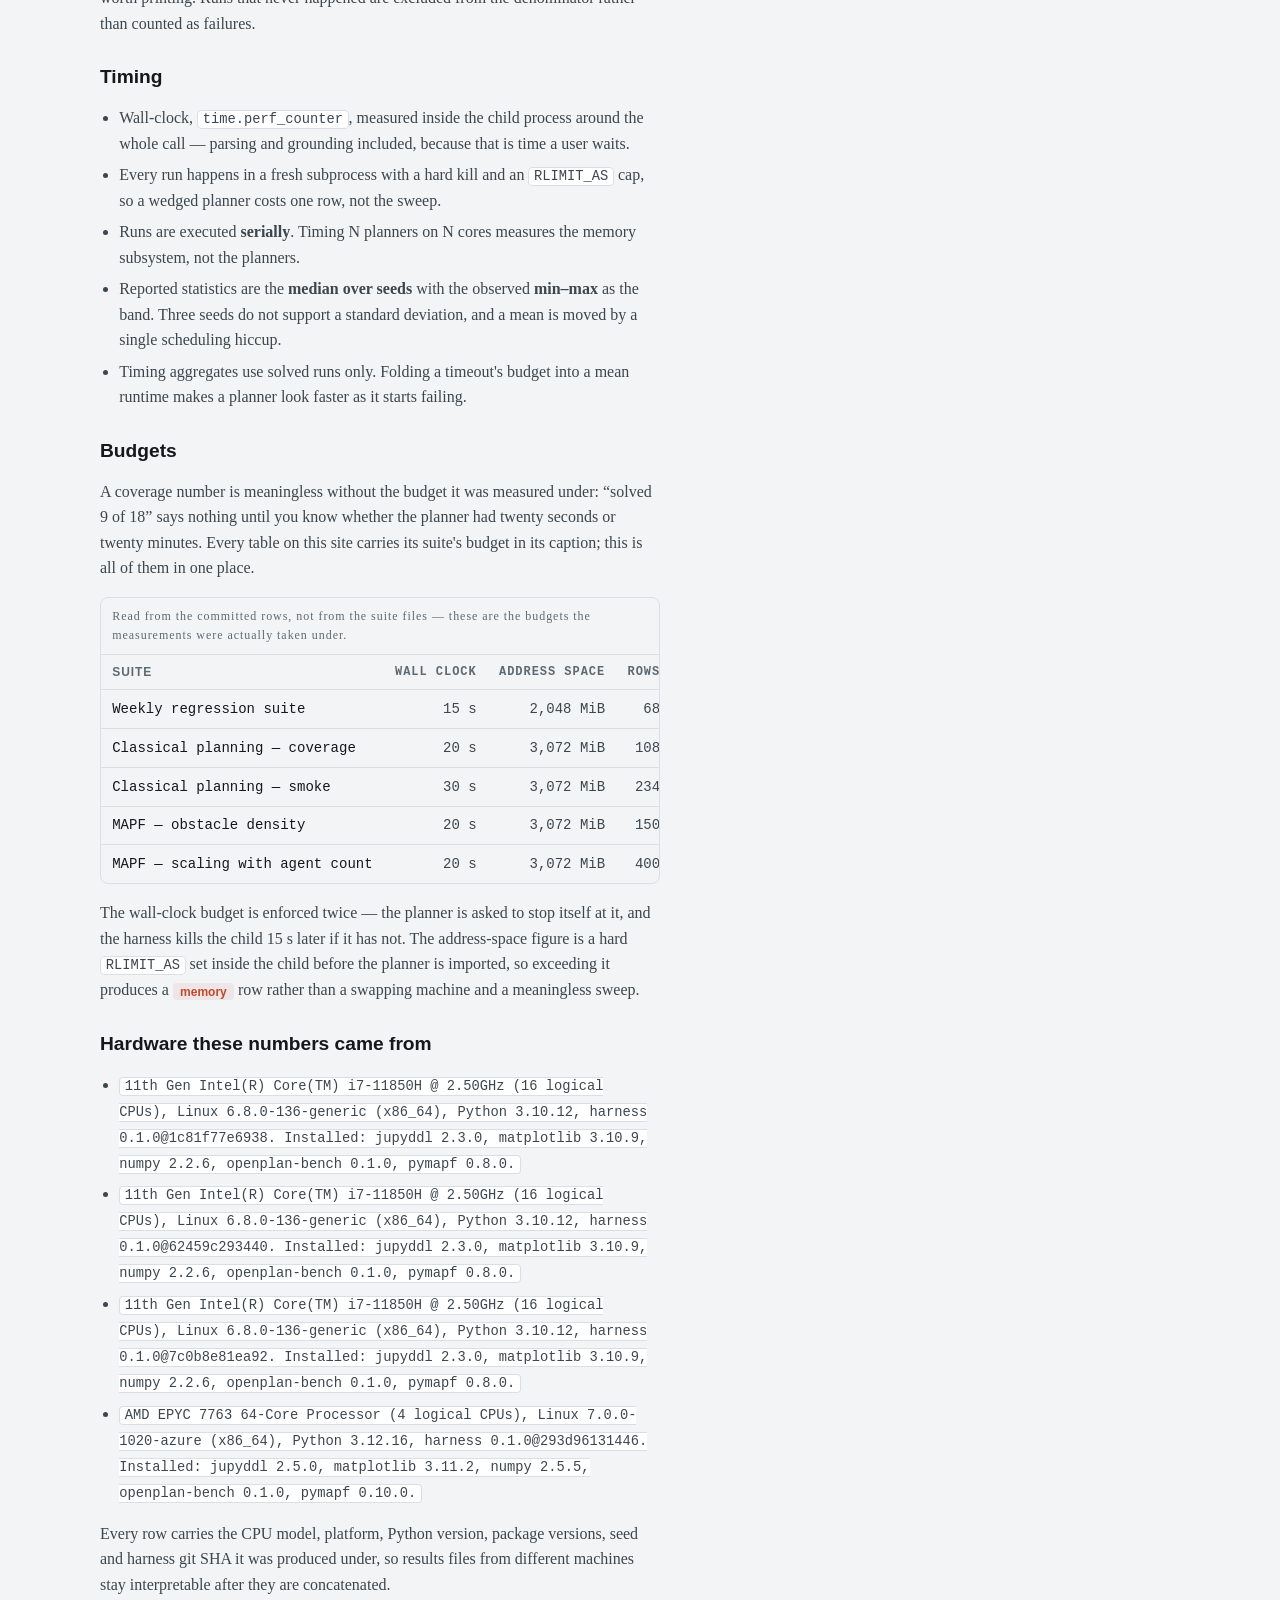
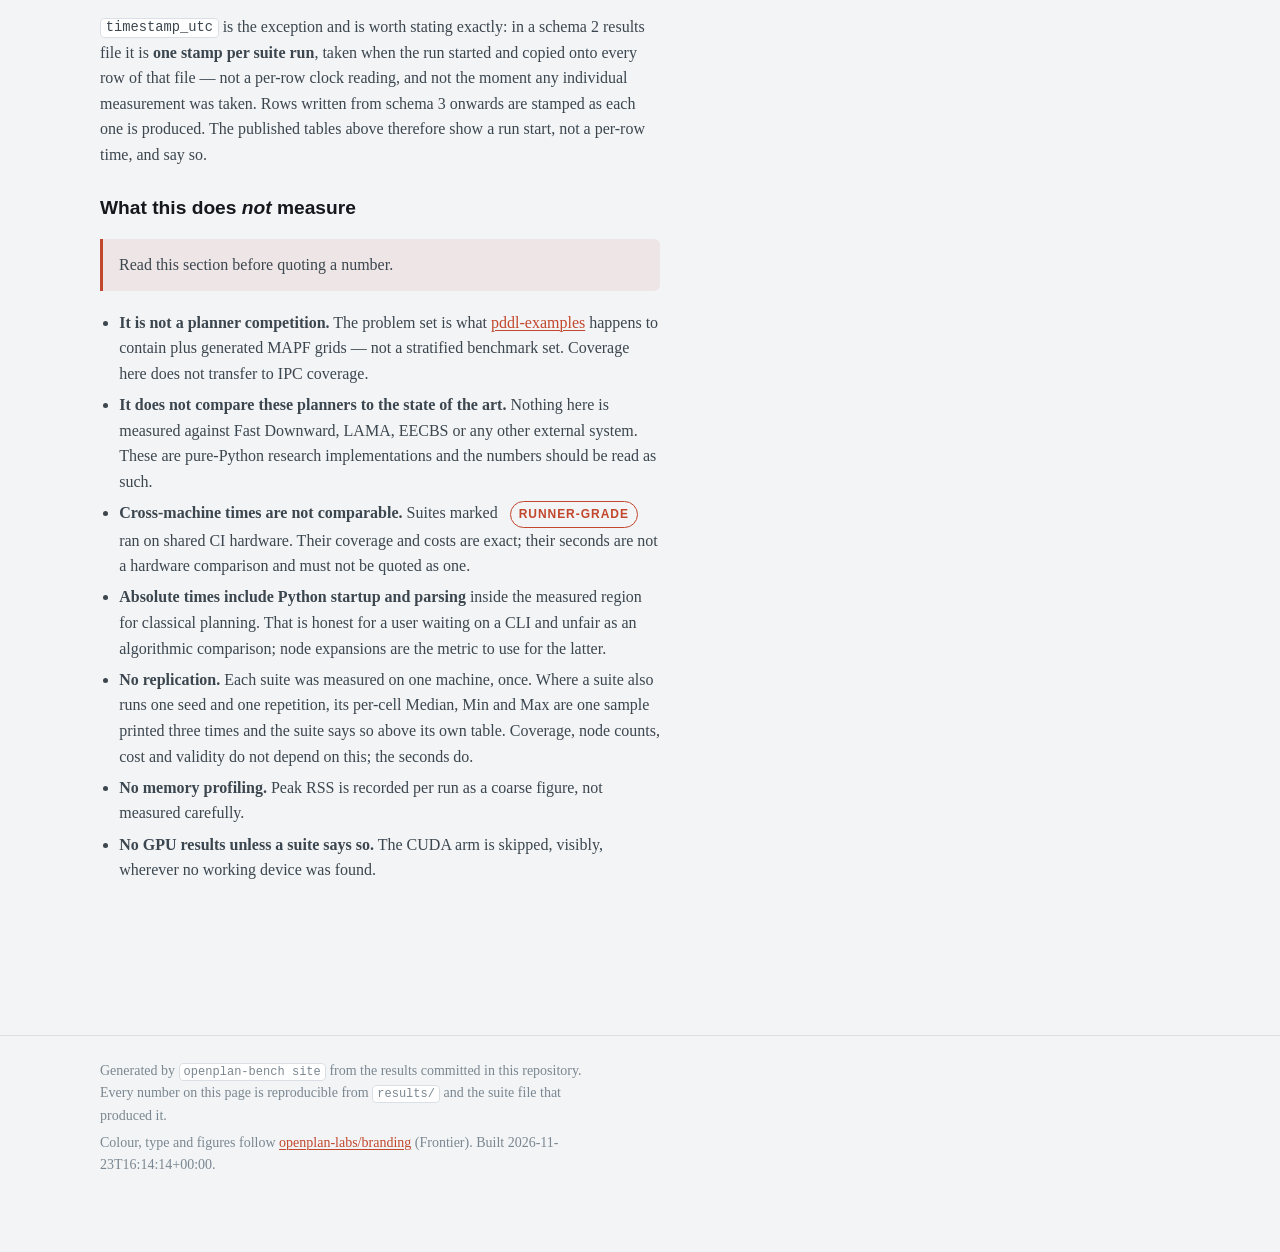
==== commit 122cb700: "bench: weekly runner-grade results Ran on a shared GitHub Actions runner. Coverage, costs and node c" ====
--- a/docs/methodology.html
+++ b/docs/methodology.html
@@ -120,7 +120,7 @@
     <li><code>11th Gen Intel(R) Core(TM) i7-11850H @ 2.50GHz (16 logical CPUs), Linux 6.8.0-136-generic (x86_64), Python 3.10.12, harness 0.1.0@1c81f77e6938. Installed: jupyddl 2.3.0, matplotlib 3.10.9, numpy 2.2.6, openplan-bench 0.1.0, pymapf 0.8.0.</code></li>
     <li><code>11th Gen Intel(R) Core(TM) i7-11850H @ 2.50GHz (16 logical CPUs), Linux 6.8.0-136-generic (x86_64), Python 3.10.12, harness 0.1.0@62459c293440. Installed: jupyddl 2.3.0, matplotlib 3.10.9, numpy 2.2.6, openplan-bench 0.1.0, pymapf 0.8.0.</code></li>
     <li><code>11th Gen Intel(R) Core(TM) i7-11850H @ 2.50GHz (16 logical CPUs), Linux 6.8.0-136-generic (x86_64), Python 3.10.12, harness 0.1.0@7c0b8e81ea92. Installed: jupyddl 2.3.0, matplotlib 3.10.9, numpy 2.2.6, openplan-bench 0.1.0, pymapf 0.8.0.</code></li>
-    <li><code>AMD EPYC 9V45 96-Core Processor (4 logical CPUs), Linux 7.0.0-1019-azure (x86_64), Python 3.12.16, harness 0.1.0@6e182b022138. Installed: jupyddl 2.5.0, matplotlib 3.11.2, numpy 2.5.5, openplan-bench 0.1.0, pymapf 0.10.0.</code></li>
+    <li><code>AMD EPYC 7763 64-Core Processor (4 logical CPUs), Linux 7.0.0-1020-azure (x86_64), Python 3.12.16, harness 0.1.0@293d96131446. Installed: jupyddl 2.5.0, matplotlib 3.11.2, numpy 2.5.5, openplan-bench 0.1.0, pymapf 0.10.0.</code></li>
 </ul>
 <p>Every row carries the CPU model, platform, Python version, package versions,
 seed and harness git SHA it was produced under, so results files from different
@@ -171,7 +171,7 @@
       <code>results/</code> and the suite file that produced it.</p>
     <p>Colour, type and figures follow
       <a href="https://github.com/openplan-labs/branding">openplan-labs/branding</a>
-      (Frontier). Built 2026-11-16T13:50:40+00:00.</p>
+      (Frontier). Built 2026-11-23T16:14:14+00:00.</p>
   </div>
 </footer>
 <script src="assets/site.js"></script>
